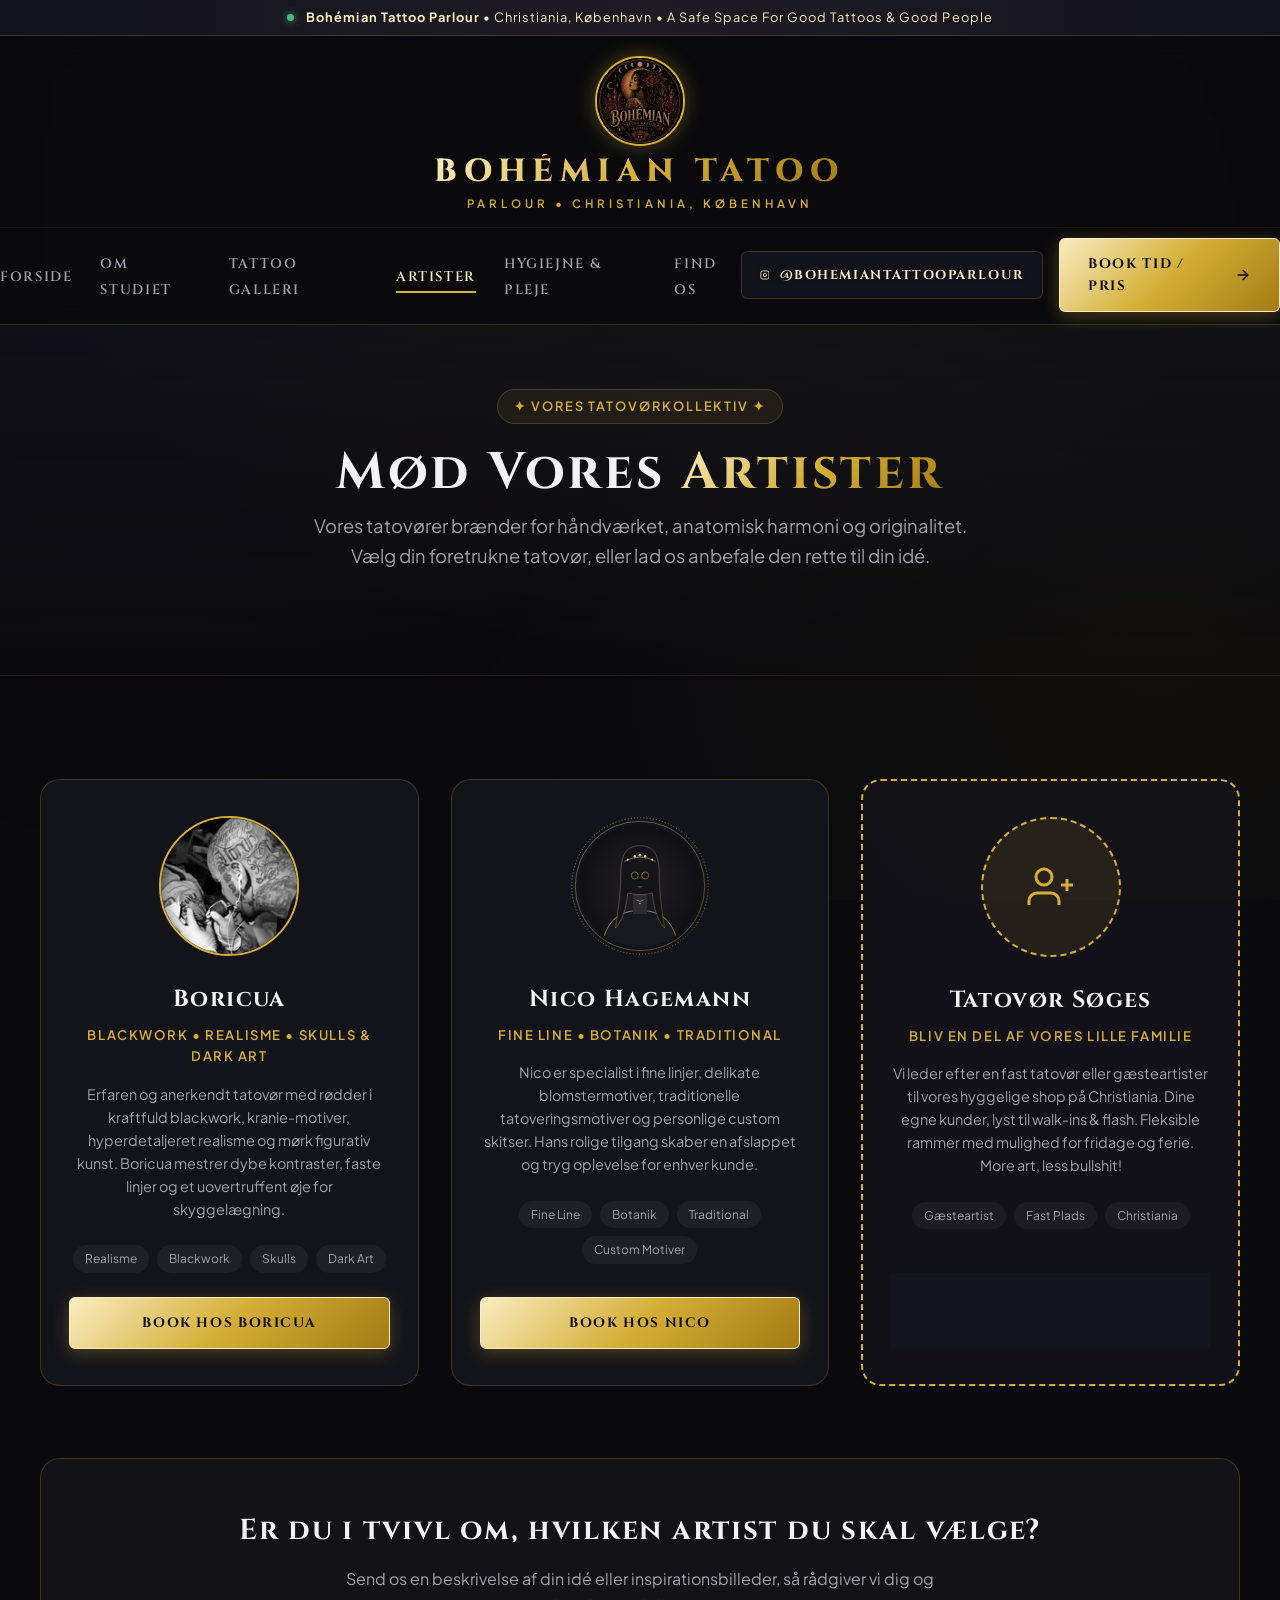
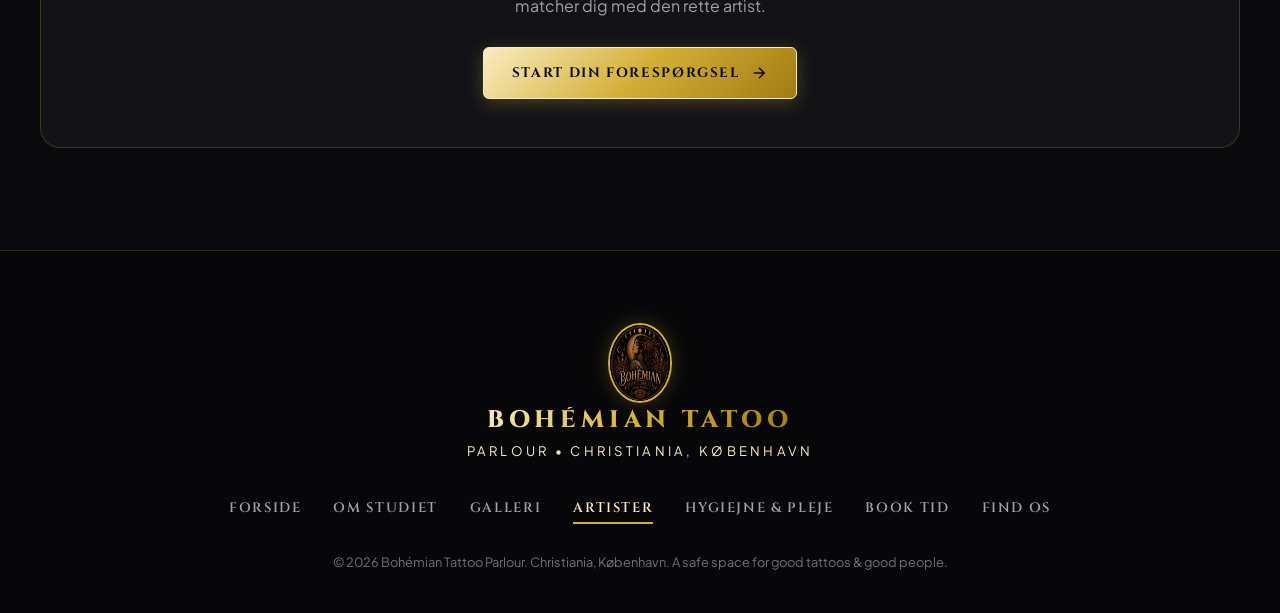
==== artister.html @ f2e408d5 "feat: complete multi-page architecture with separate pages, master branding, and mobile drawer" ====
<!DOCTYPE html>
<html lang="da">
<head>
  <meta charset="UTF-8">
  <meta name="viewport" content="width=device-width, initial-scale=1.0">
  <title>Tatovører &amp; Artister — Bohémian Tattoo Parlour | Christiania</title>
  <meta name="description" content="Mød artisterne hos Bohémian Tattoo Parlour på Christiania. Boricua, Nico Hagemann og gæstetatovører. Specialister i Blackwork, Fine Line og Realisme.">
  <link rel="icon" type="image/jpeg" href="assets/images/bohemian-master-logo.jpg">
  <link rel="stylesheet" href="assets/css/styles.css">
</head>
<body>

  <!-- Top Announcement Bar -->
  <div class="announcement-bar">
    <span class="badge-live" aria-hidden="true"></span>
    <span><strong>Bohémian Tattoo Parlour</strong> • Christiania, København • A Safe Space For Good Tattoos &amp; Good People</span>
  </div>

  <!-- Centered Top Header -->
  <header class="site-header">
    <div class="container header-inner">
      <a href="index.html" class="brand-centerpiece" aria-label="Bohémian Tattoo Parlour Forside">
        <div class="logo-wrapper">
          <img src="assets/images/bohemian-master-logo.jpg" alt="Bohémian Tattoo Parlour Christiania Logo" class="brand-master-emblem" width="90" height="90">
        </div>
        <h1 class="brand-title gold-gradient-text">BOHÉMIAN TATOO</h1>
        <span class="brand-tagline">PARLOUR • CHRISTIANIA, KØBENHAVN</span>
      </a>

      <div class="nav-row">
        <nav aria-label="Hovednavigation">
          <ul class="nav-links">
            <li><a href="index.html" class="nav-link">Forside</a></li>
            <li><a href="om-os.html" class="nav-link">Om Studiet</a></li>
            <li><a href="galleri.html" class="nav-link">Tattoo Galleri</a></li>
            <li><a href="artister.html" class="nav-link active">Artister</a></li>
            <li><a href="hygiejne.html" class="nav-link">Hygiejne &amp; Pleje</a></li>
            <li><a href="kontakt.html" class="nav-link">Find Os</a></li>
          </ul>
        </nav>

        <div class="header-actions">
          <a href="https://www.instagram.com/bohemiantattooparlour/" target="_blank" rel="noopener" class="btn btn-secondary" style="padding: 0.6rem 1.1rem; font-size: 0.8rem;">
            <svg class="btn-icon" viewBox="0 0 24 24" fill="none" stroke="currentColor" stroke-width="2"><rect x="2" y="2" width="20" height="20" rx="5" ry="5"/><path d="M16 11.37A4 4 0 1 1 12.63 8 4 4 0 0 1 16 11.37z"/><line x1="17.5" y1="6.5" x2="17.51" y2="6.5"/></svg>
            <span>@bohemiantattooparlour</span>
          </a>
          <a href="booking.html" class="btn btn-primary">
            <span>Book Tid / Pris</span>
            <svg class="btn-icon" viewBox="0 0 24 24" fill="none" stroke="currentColor" stroke-width="2"><path d="M5 12h14M12 5l7 7-7 7"/></svg>
          </a>
        </div>

        <button class="mobile-nav-toggle" aria-label="Åbn navigationsmenu" aria-expanded="false" aria-controls="mobile-menu">
          <span></span>
          <span></span>
          <span></span>
        </button>
      </div>
    </div>
  </header>

  <!-- Mobile Drawer Menu -->
  <div class="mobile-nav-backdrop"></div>
  <div class="mobile-nav-drawer" id="mobile-menu" aria-hidden="true">
    <div>
      <div class="brand-centerpiece" style="margin-bottom: 2rem;">
        <img src="assets/images/bohemian-master-logo.jpg" alt="Bohémian Tattoo Parlour Logo" class="brand-master-emblem" style="width: 72px; height: 72px; margin-bottom: 0.5rem;">
        <span class="brand-title gold-gradient-text" style="font-size: 1.3rem;">BOHÉMIAN TATOO</span>
        <span class="brand-tagline">CHRISTIANIA • KØBENHAVN</span>
      </div>
      <ul class="mobile-nav-links">
        <li><a href="index.html" class="nav-link">Forside</a></li>
        <li><a href="om-os.html" class="nav-link">Om Studiet</a></li>
        <li><a href="galleri.html" class="nav-link">Tattoo Galleri</a></li>
        <li><a href="artister.html" class="nav-link active">Artister &amp; Team</a></li>
        <li><a href="hygiejne.html" class="nav-link">Hygiejne &amp; Pleje</a></li>
        <li><a href="kontakt.html" class="nav-link">Find Os på Christiania</a></li>
      </ul>
    </div>
    <div>
      <a href="booking.html" class="btn btn-primary" style="width: 100%; margin-bottom: 0.75rem;">Book Konsultation</a>
      <a href="https://www.instagram.com/bohemiantattooparlour/" target="_blank" rel="noopener" class="btn btn-secondary" style="width: 100%; margin-bottom: 1rem;">Følg på Instagram</a>
      <p style="font-size: 0.8rem; color: var(--text-dim); text-align: center;">Christiania, København • More Art Less Bullshit</p>
    </div>
  </div>

  <main>
    <!-- Page Header Banner -->
    <section class="page-header">
      <div class="container">
        <div class="section-badge">
          <span>✦ Vores Tatovørkollektiv ✦</span>
        </div>
        <h1 class="section-title">Mød Vores <span class="gold-gradient-text">Artister</span></h1>
        <p class="section-subtitle">
          Vores tatovører brænder for håndværket, anatomisk harmoni og originalitet. Vælg din foretrukne tatovør, eller lad os anbefale den rette til din idé.
        </p>
      </div>
    </section>

    <!-- Artists Grid Section -->
    <section>
      <div class="container">
        <div class="artists-grid">
          <!-- Artist 1: Boricua -->
          <article class="artist-card">
            <div class="artist-avatar-wrapper">
              <img src="assets/images/instagram/ig_photo_2.jpg" alt="Tatovør Boricua hos Bohemian Tattoo Christiania" style="width: 100%; height: 100%; object-fit: cover; border-radius: 50%; border: 2px solid var(--gold-primary);">
            </div>
            <h3 class="artist-name">Boricua</h3>
            <span class="artist-specialty">Blackwork • Realisme • Skulls &amp; Dark Art</span>
            <p class="artist-bio">
              Erfaren og anerkendt tatovør med rødder i kraftfuld blackwork, kranie-motiver, hyperdetaljeret realisme og mørk figurativ kunst. Boricua mestrer dybe kontraster, faste linjer og et uovertruffent øje for skyggelægning.
            </p>
            <div class="artist-tags">
              <span class="artist-tag-pill">Realisme</span>
              <span class="artist-tag-pill">Blackwork</span>
              <span class="artist-tag-pill">Skulls</span>
              <span class="artist-tag-pill">Dark Art</span>
            </div>
            <a href="booking.html" class="btn btn-primary" style="width: 100%; margin-top: auto;">Book hos Boricua</a>
          </article>

          <!-- Artist 2: Nico Hagemann -->
          <article class="artist-card">
            <div class="artist-avatar-wrapper">
              <img src="assets/images/artist-freja.svg" alt="Nico Hagemann tatovør" style="width: 100%; height: 100%; object-fit: cover; border-radius: 50%;">
            </div>
            <h3 class="artist-name">Nico Hagemann</h3>
            <span class="artist-specialty">Fine Line • Botanik • Traditional</span>
            <p class="artist-bio">
              Nico er specialist i fine linjer, delikate blomstermotiver, traditionelle tatoveringsmotiver og personlige custom skitser. Hans rolige tilgang skaber en afslappet og tryg oplevelse for enhver kunde.
            </p>
            <div class="artist-tags">
              <span class="artist-tag-pill">Fine Line</span>
              <span class="artist-tag-pill">Botanik</span>
              <span class="artist-tag-pill">Traditional</span>
              <span class="artist-tag-pill">Custom Motiver</span>
            </div>
            <a href="booking.html" class="btn btn-primary" style="width: 100%; margin-top: auto;">Book hos Nico</a>
          </article>

          <!-- Artist 3: Tatovør Søges / Guest Spot -->
          <article class="artist-card" style="border: 2px dashed var(--gold-primary); background: rgba(22, 22, 30, 0.6);">
            <div class="artist-avatar-wrapper" style="display: flex; align-items: center; justify-content: center; background: rgba(212, 175, 55, 0.1); border: 2px dashed var(--gold-primary);">
              <svg viewBox="0 0 24 24" width="48" height="48" fill="none" stroke="var(--gold-primary)" stroke-width="1.5"><path d="M16 21v-2a4 4 0 0 0-4-4H5a4 4 0 0 0-4 4v2"/><circle cx="8.5" cy="7" r="4"/><line x1="20" y1="8" x2="20" y2="14"/><line x1="23" y1="11" x2="17" y2="11"/></svg>
            </div>
            <h3 class="artist-name">Tatovør Søges</h3>
            <span class="artist-specialty">Bliv en del af vores lille familie</span>
            <p class="artist-bio">
              Vi leder efter en fast tatovør eller gæsteartister til vores hyggelige shop på Christiania. Dine egne kunder, lyst til walk-ins &amp; flash. Fleksible rammer med mulighed for fridage og ferie. More art, less bullshit!
            </p>
            <div class="artist-tags">
              <span class="artist-tag-pill">Gæsteartist</span>
              <span class="artist-tag-pill">Fast Plads</span>
              <span class="artist-tag-pill">Christiania</span>
            </div>
            <a href="https://www.instagram.com/bohemiantattooparlour/" target="_blank" rel="noopener" class="btn btn-secondary" style="width: 100%; margin-top: auto;">Send os en DM på Instagram</a>
          </article>
        </div>

        <!-- Booking Banner Callout -->
        <div style="margin-top: 4.5rem; text-align: center; background: var(--bg-surface); border: 1px solid var(--gold-border); border-radius: var(--radius-lg); padding: 3rem 2rem;">
          <h3 style="font-size: 1.8rem; margin-bottom: 0.75rem;">Er du i tvivl om, hvilken artist du skal vælge?</h3>
          <p style="color: var(--text-muted); max-width: 620px; margin: 0 auto 1.75rem auto;">
            Send os en beskrivelse af din idé eller inspirationsbilleder, så rådgiver vi dig og matcher dig med den rette artist.
          </p>
          <a href="booking.html" class="btn btn-primary">
            <span>Start Din Forespørgsel</span>
            <svg class="btn-icon" viewBox="0 0 24 24" fill="none" stroke="currentColor" stroke-width="2"><path d="M5 12h14M12 5l7 7-7 7"/></svg>
          </a>
        </div>
      </div>
    </section>
  </main>

  <!-- Centered Footer -->
  <footer class="site-footer">
    <div class="container">
      <div class="footer-emblem">
        <img src="assets/images/bohemian-master-logo.jpg" alt="Bohémian Tattoo Parlour Logo" class="footer-master-emblem" width="80" height="80">
      </div>
      <h3 class="brand-title gold-gradient-text" style="font-size: 1.5rem; margin-bottom: 0.4rem;">BOHÉMIAN TATOO</h3>
      <p style="font-size: 0.82rem; color: var(--gold-light); letter-spacing: 0.25em; text-transform: uppercase;">
        PARLOUR • CHRISTIANIA, KØBENHAVN
      </p>

      <ul class="footer-nav">
        <li><a href="index.html" class="nav-link">Forside</a></li>
        <li><a href="om-os.html" class="nav-link">Om Studiet</a></li>
        <li><a href="galleri.html" class="nav-link">Galleri</a></li>
        <li><a href="artister.html" class="nav-link active">Artister</a></li>
        <li><a href="hygiejne.html" class="nav-link">Hygiejne &amp; Pleje</a></li>
        <li><a href="booking.html" class="nav-link">Book Tid</a></li>
        <li><a href="kontakt.html" class="nav-link">Find Os</a></li>
      </ul>

      <p class="footer-copy">
        &copy; 2026 Bohémian Tattoo Parlour. Christiania, København. A safe space for good tattoos &amp; good people.
      </p>
    </div>
  </footer>

  <script src="assets/js/main.js"></script>
</body>
</html>
---- assets/css/styles.css ----
/* ==========================================================================
   BOHEMIAN TATOO — CHRISTIANIA, KØBENHAVN
   Modern, High-Performance, Fully Responsive CSS Architecture
   ========================================================================== */

@import url('https://fonts.googleapis.com/css2?family=Cinzel:wght@400;600;700;800;900&family=Plus+Jakarta+Sans:ital,wght@0,300;0,400;0,500;0,600;0,700;1,400&display=swap');

:root {
  /* Colors */
  --bg-main: #0a0a0d;
  --bg-surface: #121217;
  --bg-card: rgba(22, 22, 30, 0.85);
  --bg-card-hover: rgba(30, 30, 42, 0.95);
  --bg-glass: rgba(18, 18, 24, 0.75);
  
  --gold-light: #faecc1;
  --gold-primary: #d4af37;
  --gold-dark: #a27b13;
  --gold-glow: rgba(212, 175, 55, 0.25);
  --gold-border: rgba(212, 175, 55, 0.22);
  
  --text-main: #f3f3f6;
  --text-muted: #a3a2aa;
  --text-dim: #71707a;
  
  --accent-red: #c84d4d;
  --accent-green: #48bb78;
  
  /* Typography */
  --font-heading: 'Cinzel', Georgia, serif;
  --font-body: 'Plus Jakarta Sans', -apple-system, BlinkMacSystemFont, sans-serif;
  
  /* Layout & Spacing */
  --max-width: 1280px;
  --container-padding: clamp(1rem, 4vw, 2.5rem);
  --section-spacing: clamp(4rem, 8vw, 7.5rem);
  --radius-sm: 6px;
  --radius-md: 12px;
  --radius-lg: 20px;
  --radius-full: 9999px;
  
  /* Transitions */
  --transition-fast: 0.2s cubic-bezier(0.4, 0, 0.2, 1);
  --transition-smooth: 0.35s cubic-bezier(0.16, 1, 0.3, 1);
}

/* --------------------------------------------------------------------------
   RESET & BASE STYLES
   -------------------------------------------------------------------------- */
*, *::before, *::after {
  box-sizing: border-box;
  margin: 0;
  padding: 0;
}

html {
  scroll-behavior: smooth;
  scroll-padding-top: 100px;
  -webkit-font-smoothing: antialiased;
  -moz-osx-font-smoothing: grayscale;
}

body {
  background-color: var(--bg-main);
  color: var(--text-main);
  font-family: var(--font-body);
  font-size: 1rem;
  line-height: 1.65;
  overflow-x: hidden;
  position: relative;
}

/* Subtle bohemian ambient background glow */
body::before {
  content: '';
  position: fixed;
  top: 0;
  left: 50%;
  transform: translateX(-50%);
  width: 100vw;
  height: 100vh;
  background: 
    radial-gradient(circle at 50% 0%, rgba(212, 175, 55, 0.07) 0%, transparent 60%),
    radial-gradient(circle at 10% 40%, rgba(138, 75, 175, 0.03) 0%, transparent 40%),
    radial-gradient(circle at 90% 70%, rgba(212, 175, 55, 0.04) 0%, transparent 50%);
  pointer-events: none;
  z-index: -1;
}

img, svg {
  display: block;
  max-width: 100%;
  height: auto;
}

a {
  color: inherit;
  text-decoration: none;
  transition: color var(--transition-fast);
}

button, input, select, textarea {
  font-family: inherit;
  font-size: inherit;
  color: inherit;
  border: none;
  background: none;
}

button {
  cursor: pointer;
}

/* --------------------------------------------------------------------------
   TYPOGRAPHY
   -------------------------------------------------------------------------- */
h1, h2, h3, h4, .brand-title {
  font-family: var(--font-heading);
  letter-spacing: 0.06em;
  font-weight: 700;
  color: var(--text-main);
}

.gold-gradient-text {
  background: linear-gradient(135deg, var(--gold-light) 0%, var(--gold-primary) 50%, var(--gold-dark) 100%);
  -webkit-background-clip: text;
  -webkit-text-fill-color: transparent;
  display: inline-block;
}

.section-badge {
  display: inline-flex;
  align-items: center;
  gap: 0.5rem;
  padding: 0.35rem 1rem;
  background: rgba(212, 175, 55, 0.08);
  border: 1px solid var(--gold-border);
  border-radius: var(--radius-full);
  font-size: 0.8rem;
  font-weight: 600;
  letter-spacing: 0.15em;
  text-transform: uppercase;
  color: var(--gold-primary);
  margin-bottom: 1.25rem;
}

.section-title {
  font-size: clamp(2rem, 4vw, 3.25rem);
  line-height: 1.15;
  margin-bottom: 1rem;
}

.section-subtitle {
  font-size: clamp(1rem, 1.8vw, 1.15rem);
  color: var(--text-muted);
  max-width: 680px;
  margin: 0 auto 3.5rem auto;
}

.text-center {
  text-align: center;
}

/* --------------------------------------------------------------------------
   CONTAINER & LAYOUT
   -------------------------------------------------------------------------- */
.container {
  width: 100%;
  max-width: var(--max-width);
  margin-left: auto;
  margin-right: auto;
  padding-left: var(--container-padding);
  padding-right: var(--container-padding);
}

section {
  padding-top: var(--section-spacing);
  padding-bottom: var(--section-spacing);
  position: relative;
}

/* --------------------------------------------------------------------------
   TOP ANNOUNCEMENT BAR
   -------------------------------------------------------------------------- */
.announcement-bar {
  background: linear-gradient(90deg, #14141c 0%, #1e1b24 50%, #14141c 100%);
  border-bottom: 1px solid rgba(212, 175, 55, 0.2);
  padding: 0.45rem 1rem;
  font-size: 0.8rem;
  letter-spacing: 0.08em;
  text-align: center;
  color: var(--gold-light);
  display: flex;
  align-items: center;
  justify-content: center;
  gap: 0.75rem;
}

.announcement-bar .badge-live {
  display: inline-block;
  width: 7px;
  height: 7px;
  background-color: var(--accent-green);
  border-radius: 50%;
  box-shadow: 0 0 8px var(--accent-green);
  animation: pulse-dot 2s infinite;
}

@keyframes pulse-dot {
  0% { transform: scale(0.95); box-shadow: 0 0 0 0 rgba(72, 187, 120, 0.7); }
  70% { transform: scale(1); box-shadow: 0 0 0 6px rgba(72, 187, 120, 0); }
  100% { transform: scale(0.95); box-shadow: 0 0 0 0 rgba(72, 187, 120, 0); }
}

/* --------------------------------------------------------------------------
   HEADER & CENTERED BRANDING IN TOP
   (Crucial requirement: Centered Logo & Shop Name in Top)
   -------------------------------------------------------------------------- */
.site-header {
  position: sticky;
  top: 0;
  z-index: 1000;
  background: rgba(10, 10, 13, 0.92);
  backdrop-filter: blur(16px);
  -webkit-backdrop-filter: blur(16px);
  border-bottom: 1px solid var(--gold-border);
  transition: all var(--transition-smooth);
}

.header-inner {
  display: flex;
  flex-direction: column;
  align-items: center;
  padding: 1rem 0 0.75rem 0;
}

/* Top centered emblem + brand name */
.brand-centerpiece {
  display: flex;
  flex-direction: column;
  align-items: center;
  text-align: center;
  text-decoration: none;
  group: pointer;
  padding: 0.25rem 0;
}

.logo-wrapper {
  position: relative;
  width: 90px;
  height: 90px;
  margin-bottom: 0.5rem;
  transition: transform var(--transition-smooth), filter var(--transition-smooth);
}

.brand-master-emblem {
  width: 100%;
  height: 100%;
  object-fit: cover;
  border-radius: 50%;
  border: 2px solid var(--gold-primary);
  box-shadow: 0 0 20px rgba(212, 175, 55, 0.35);
  background: #000;
  transition: all var(--transition-smooth);
}

.brand-centerpiece:hover .logo-wrapper {
  transform: scale(1.07) rotate(2deg);
  filter: drop-shadow(0 0 18px var(--gold-glow));
}

.brand-centerpiece:hover .brand-master-emblem {
  border-color: var(--gold-light);
  box-shadow: 0 0 28px rgba(212, 175, 55, 0.6);
}

.hero-emblem-wrapper {
  display: flex;
  justify-content: center;
  margin-bottom: 1.75rem;
}

.hero-master-emblem {
  width: clamp(140px, 18vw, 210px);
  height: clamp(140px, 18vw, 210px);
  border-radius: 50%;
  border: 3px solid var(--gold-primary);
  box-shadow: 0 12px 35px rgba(0,0,0,0.8), 0 0 35px var(--gold-glow);
  background: #000;
  transition: transform var(--transition-smooth), box-shadow var(--transition-smooth);
  animation: emblem-float 6s ease-in-out infinite;
}

.hero-master-emblem:hover {
  transform: scale(1.05);
  box-shadow: 0 16px 45px rgba(0,0,0,0.9), 0 0 45px rgba(212, 175, 55, 0.5);
}

@keyframes emblem-float {
  0%, 100% { transform: translateY(0); }
  50% { transform: translateY(-8px); }
}

.footer-master-emblem {
  width: 80px;
  height: 80px;
  border-radius: 50%;
  border: 2px solid var(--gold-primary);
  box-shadow: 0 0 20px var(--gold-glow);
  margin: 0 auto 1.25rem auto;
}

.brand-title {
  font-size: clamp(1.4rem, 2.5vw, 2rem);
  letter-spacing: 0.2em;
  text-transform: uppercase;
  font-weight: 800;
  line-height: 1.1;
}

.brand-tagline {
  font-size: 0.72rem;
  letter-spacing: 0.35em;
  text-transform: uppercase;
  color: var(--gold-primary);
  font-weight: 600;
  margin-top: 0.25rem;
}

/* Desktop Navigation row below or split around centered branding */
.nav-row {
  width: 100%;
  display: flex;
  justify-content: space-between;
  align-items: center;
  margin-top: 0.65rem;
  padding-top: 0.65rem;
  border-top: 1px solid rgba(255, 255, 255, 0.05);
}

.nav-links {
  display: flex;
  align-items: center;
  gap: 1.75rem;
  list-style: none;
}

.nav-link {
  font-family: var(--font-heading);
  font-size: 0.85rem;
  font-weight: 600;
  letter-spacing: 0.12em;
  text-transform: uppercase;
  color: var(--text-muted);
  position: relative;
  padding: 0.4rem 0;
  transition: color var(--transition-fast);
}

.nav-link::after {
  content: '';
  position: absolute;
  bottom: 0;
  left: 0;
  width: 0;
  height: 2px;
  background: var(--gold-primary);
  transition: width var(--transition-smooth);
}

.nav-link.active {
  color: var(--gold-light);
}

.nav-link.active::after {
  width: 100%;
}

/* Page Header for subpages */
.page-header {
  padding-top: clamp(2.5rem, 5vw, 4rem);
  padding-bottom: clamp(2rem, 4vw, 3rem);
  text-align: center;
  background: linear-gradient(180deg, rgba(20, 20, 28, 0.6) 0%, transparent 100%);
  border-bottom: 1px solid rgba(212, 175, 55, 0.1);
  position: relative;
}

.page-header .section-title {
  margin-bottom: 0.5rem;
}

.header-actions {
  display: flex;
  align-items: center;
  gap: 1rem;
}

/* Mobile Hamburger Toggle */
.mobile-nav-toggle {
  display: none;
  width: 44px;
  height: 44px;
  flex-direction: column;
  justify-content: center;
  align-items: center;
  gap: 5px;
  border-radius: var(--radius-sm);
  border: 1px solid var(--gold-border);
  background: rgba(22, 22, 30, 0.6);
  z-index: 1001;
}

.mobile-nav-toggle span {
  display: block;
  width: 22px;
  height: 2px;
  background-color: var(--gold-primary);
  transition: transform var(--transition-smooth), opacity var(--transition-smooth);
}

.mobile-nav-toggle[aria-expanded="true"] span:nth-child(1) {
  transform: translateY(7px) rotate(45deg);
}

.mobile-nav-toggle[aria-expanded="true"] span:nth-child(2) {
  opacity: 0;
}

.mobile-nav-toggle[aria-expanded="true"] span:nth-child(3) {
  transform: translateY(-7px) rotate(-45deg);
}

/* Mobile Drawer */
.mobile-nav-drawer {
  position: fixed;
  top: 0;
  right: -100%;
  width: 100%;
  max-width: 380px;
  height: 100vh;
  background: #0f0f14;
  border-left: 1px solid var(--gold-border);
  box-shadow: -10px 0 30px rgba(0,0,0,0.8);
  padding: 6rem 2rem 3rem 2rem;
  display: flex;
  flex-direction: column;
  justify-content: space-between;
  transition: right 0.4s cubic-bezier(0.16, 1, 0.3, 1);
  z-index: 999;
}

.mobile-nav-drawer.is-open {
  right: 0;
}

.mobile-nav-backdrop {
  position: fixed;
  top: 0;
  left: 0;
  width: 100vw;
  height: 100vh;
  background: rgba(0,0,0,0.7);
  backdrop-filter: blur(4px);
  opacity: 0;
  visibility: hidden;
  transition: opacity 0.3s ease, visibility 0.3s ease;
  z-index: 998;
}

.mobile-nav-backdrop.is-open {
  opacity: 1;
  visibility: visible;
}

.mobile-nav-links {
  list-style: none;
  display: flex;
  flex-direction: column;
  gap: 1.5rem;
}

.mobile-nav-links .nav-link {
  font-size: 1.15rem;
  letter-spacing: 0.15em;
  display: block;
}

/* --------------------------------------------------------------------------
   BUTTONS & CTAs
   -------------------------------------------------------------------------- */
.btn {
  display: inline-flex;
  align-items: center;
  justify-content: center;
  gap: 0.65rem;
  font-family: var(--font-heading);
  font-size: 0.85rem;
  font-weight: 700;
  letter-spacing: 0.12em;
  text-transform: uppercase;
  padding: 0.85rem 1.75rem;
  border-radius: var(--radius-sm);
  transition: all var(--transition-smooth);
  position: relative;
  overflow: hidden;
  min-height: 48px;
}

.btn-primary {
  background: linear-gradient(135deg, var(--gold-light) 0%, var(--gold-primary) 50%, var(--gold-dark) 100%);
  color: #0c0c0e;
  border: 1px solid var(--gold-light);
  box-shadow: 0 4px 18px rgba(212, 175, 55, 0.3);
}

.btn-primary:hover {
  transform: translateY(-2px);
  box-shadow: 0 8px 24px rgba(212, 175, 55, 0.45);
  color: #000;
}

.btn-secondary {
  background: rgba(22, 22, 30, 0.8);
  color: var(--gold-light);
  border: 1px solid var(--gold-border);
  backdrop-filter: blur(8px);
}

.btn-secondary:hover {
  background: rgba(35, 35, 48, 0.9);
  border-color: var(--gold-primary);
  transform: translateY(-2px);
  color: #fff;
}

.btn-icon {
  width: 18px;
  height: 18px;
}

/* --------------------------------------------------------------------------
   HERO SECTION
   -------------------------------------------------------------------------- */
.hero-section {
  min-height: 75vh;
  display: flex;
  align-items: center;
  justify-content: center;
  text-align: center;
  padding-top: clamp(3rem, 6vw, 5rem);
  padding-bottom: clamp(3rem, 6vw, 5rem);
  position: relative;
}

.hero-content {
  max-width: 960px;
  margin: 0 auto;
}

.hero-headline {
  font-size: clamp(2.2rem, 5.5vw, 4.4rem);
  line-height: 1.08;
  font-weight: 800;
  margin-bottom: 1.5rem;
  letter-spacing: 0.04em;
}

.hero-description {
  font-size: clamp(1.05rem, 2vw, 1.25rem);
  color: var(--text-muted);
  max-width: 720px;
  margin: 0 auto 2.5rem auto;
  line-height: 1.7;
}

.hero-cta-group {
  display: flex;
  flex-wrap: wrap;
  gap: 1.25rem;
  justify-content: center;
  margin-bottom: 3.5rem;
}

/* Trust Bar */
.trust-badges-grid {
  display: grid;
  grid-template-columns: repeat(auto-fit, minmax(210px, 1fr));
  gap: 1.5rem;
  margin-top: 2rem;
  border-top: 1px solid rgba(212, 175, 55, 0.15);
  padding-top: 2.5rem;
}

.trust-item {
  display: flex;
  align-items: center;
  gap: 0.85rem;
  text-align: left;
  padding: 0.75rem 1rem;
  background: rgba(22, 22, 30, 0.4);
  border: 1px solid rgba(255, 255, 255, 0.05);
  border-radius: var(--radius-md);
  transition: border-color var(--transition-fast);
}

.trust-item:hover {
  border-color: var(--gold-border);
}

.trust-icon {
  width: 32px;
  height: 32px;
  color: var(--gold-primary);
  flex-shrink: 0;
}

.trust-title {
  font-size: 0.88rem;
  font-weight: 700;
  color: var(--text-main);
  line-height: 1.2;
}

.trust-desc {
  font-size: 0.75rem;
  color: var(--text-dim);
}

/* --------------------------------------------------------------------------
   ABOUT SECTION (OM OS — CHRISTIANIA HISTORIEN)
   -------------------------------------------------------------------------- */
.about-grid {
  display: grid;
  grid-template-columns: 1fr 1fr;
  gap: clamp(2rem, 5vw, 4.5rem);
  align-items: center;
}

.about-text h3 {
  font-size: clamp(1.6rem, 3vw, 2.2rem);
  margin-bottom: 1.25rem;
  line-height: 1.2;
}

.about-text p {
  color: var(--text-muted);
  margin-bottom: 1.25rem;
}

.about-features {
  display: grid;
  grid-template-columns: 1fr 1fr;
  gap: 1.25rem;
  margin-top: 2rem;
}

.feature-box {
  padding: 1.25rem;
  background: var(--bg-surface);
  border: 1px solid var(--gold-border);
  border-radius: var(--radius-md);
}

.feature-box h4 {
  color: var(--gold-light);
  font-size: 1rem;
  margin-bottom: 0.35rem;
}

.feature-box p {
  font-size: 0.82rem;
  color: var(--text-dim);
  margin: 0;
}

.about-image-card {
  position: relative;
  border-radius: var(--radius-lg);
  overflow: hidden;
  border: 1px solid var(--gold-border);
  box-shadow: 0 16px 40px rgba(0,0,0,0.6);
}

.about-image-card img {
  width: 100%;
  height: 520px;
  object-fit: cover;
  transition: transform 0.6s ease;
}

.about-image-card:hover img {
  transform: scale(1.04);
}

.about-floating-badge {
  position: absolute;
  bottom: 1.5rem;
  left: 1.5rem;
  background: rgba(10, 10, 13, 0.9);
  backdrop-filter: blur(10px);
  border: 1px solid var(--gold-primary);
  padding: 1rem 1.5rem;
  border-radius: var(--radius-md);
}

.about-floating-badge .number {
  font-family: var(--font-heading);
  font-size: 1.75rem;
  font-weight: 800;
  color: var(--gold-primary);
  line-height: 1;
}

.about-floating-badge .label {
  font-size: 0.75rem;
  text-transform: uppercase;
  letter-spacing: 0.1em;
  color: var(--text-muted);
}

/* --------------------------------------------------------------------------
   GALLERY / PORTFOLIO SECTION
   -------------------------------------------------------------------------- */
.gallery-filters {
  display: flex;
  flex-wrap: wrap;
  justify-content: center;
  gap: 0.75rem;
  margin-bottom: 2.75rem;
}

.filter-btn {
  padding: 0.55rem 1.35rem;
  border-radius: var(--radius-full);
  border: 1px solid rgba(255, 255, 255, 0.1);
  background: rgba(22, 22, 30, 0.6);
  font-family: var(--font-heading);
  font-size: 0.8rem;
  font-weight: 600;
  letter-spacing: 0.08em;
  color: var(--text-muted);
  transition: all var(--transition-fast);
}

.filter-btn:hover, .filter-btn.active {
  background: var(--gold-primary);
  color: #0c0c0e;
  border-color: var(--gold-light);
  box-shadow: 0 4px 14px rgba(212, 175, 55, 0.3);
}

.gallery-grid {
  display: grid;
  grid-template-columns: repeat(auto-fill, minmax(320px, 1fr));
  gap: 1.75rem;
}

.gallery-card {
  position: relative;
  border-radius: var(--radius-md);
  overflow: hidden;
  background: var(--bg-surface);
  border: 1px solid rgba(212, 175, 55, 0.15);
  aspect-ratio: 3/4;
  cursor: pointer;
  transition: transform var(--transition-smooth), border-color var(--transition-smooth), box-shadow var(--transition-smooth);
}

.gallery-card:hover {
  transform: translateY(-6px);
  border-color: var(--gold-primary);
  box-shadow: 0 16px 36px rgba(0,0,0,0.7), 0 0 20px var(--gold-glow);
}

.gallery-card img {
  width: 100%;
  height: 100%;
  object-fit: cover;
  transition: transform 0.5s ease;
}

.gallery-card:hover img {
  transform: scale(1.06);
}

.gallery-card-overlay {
  position: absolute;
  inset: 0;
  background: linear-gradient(180deg, transparent 40%, rgba(10, 10, 13, 0.95) 100%);
  display: flex;
  flex-direction: column;
  justify-content: flex-end;
  padding: 1.75rem;
  opacity: 0.9;
  transition: opacity var(--transition-fast);
}

.gallery-card:hover .gallery-card-overlay {
  opacity: 1;
}

.gallery-tag {
  display: inline-block;
  font-size: 0.7rem;
  font-weight: 700;
  letter-spacing: 0.15em;
  text-transform: uppercase;
  color: var(--gold-primary);
  margin-bottom: 0.35rem;
}

.gallery-card-title {
  font-size: 1.25rem;
  color: var(--text-main);
  margin-bottom: 0.25rem;
}

.gallery-artist-credit {
  font-size: 0.8rem;
  color: var(--text-dim);
}

/* --------------------------------------------------------------------------
   ARTISTS SECTION
   -------------------------------------------------------------------------- */
.artists-grid {
  display: grid;
  grid-template-columns: repeat(auto-fit, minmax(300px, 1fr));
  gap: 2rem;
}

.artist-card {
  background: var(--bg-card);
  border: 1px solid var(--gold-border);
  border-radius: var(--radius-lg);
  padding: 2.25rem 1.75rem;
  text-align: center;
  transition: all var(--transition-smooth);
  display: flex;
  flex-direction: column;
  align-items: center;
}

.artist-card:hover {
  background: var(--bg-card-hover);
  border-color: var(--gold-primary);
  transform: translateY(-6px);
  box-shadow: 0 16px 36px rgba(0,0,0,0.5);
}

.artist-avatar-wrapper {
  width: 140px;
  height: 140px;
  border-radius: 50%;
  margin-bottom: 1.5rem;
  position: relative;
  transition: transform var(--transition-smooth);
}

.artist-card:hover .artist-avatar-wrapper {
  transform: scale(1.05);
}

.artist-name {
  font-size: 1.45rem;
  margin-bottom: 0.35rem;
}

.artist-specialty {
  font-size: 0.82rem;
  font-weight: 600;
  letter-spacing: 0.12em;
  text-transform: uppercase;
  color: var(--gold-primary);
  margin-bottom: 1rem;
}

.artist-bio {
  font-size: 0.9rem;
  color: var(--text-muted);
  margin-bottom: 1.5rem;
  line-height: 1.6;
}

.artist-tags {
  display: flex;
  flex-wrap: wrap;
  gap: 0.5rem;
  justify-content: center;
  margin-bottom: 1.5rem;
}

.artist-tag-pill {
  font-size: 0.75rem;
  padding: 0.25rem 0.75rem;
  border-radius: var(--radius-full);
  background: rgba(255, 255, 255, 0.05);
  color: var(--text-muted);
}

/* --------------------------------------------------------------------------
   HYGIENE & SAFETY SECTION
   -------------------------------------------------------------------------- */
.hygiene-grid {
  display: grid;
  grid-template-columns: repeat(auto-fit, minmax(260px, 1fr));
  gap: 1.75rem;
}

.hygiene-card {
  background: var(--bg-surface);
  border: 1px solid rgba(255, 255, 255, 0.08);
  border-radius: var(--radius-md);
  padding: 2rem;
  transition: border-color var(--transition-fast), transform var(--transition-fast);
}

.hygiene-card:hover {
  border-color: var(--gold-border);
  transform: translateY(-4px);
}

.hygiene-icon-wrap {
  width: 48px;
  height: 48px;
  border-radius: var(--radius-sm);
  background: rgba(212, 175, 55, 0.1);
  border: 1px solid var(--gold-border);
  display: flex;
  align-items: center;
  justify-content: center;
  color: var(--gold-primary);
  margin-bottom: 1.25rem;
}

.hygiene-card h4 {
  font-size: 1.15rem;
  margin-bottom: 0.65rem;
  color: var(--text-main);
}

.hygiene-card p {
  font-size: 0.88rem;
  color: var(--text-muted);
  line-height: 1.6;
}

/* --------------------------------------------------------------------------
   AFTERCARE ACCORDION SECTION
   -------------------------------------------------------------------------- */
.aftercare-container {
  max-width: 840px;
  margin: 0 auto;
}

.accordion-item {
  background: var(--bg-surface);
  border: 1px solid rgba(212, 175, 55, 0.15);
  border-radius: var(--radius-md);
  margin-bottom: 1rem;
  overflow: hidden;
  transition: border-color var(--transition-fast);
}

.accordion-item:hover, .accordion-item.is-active {
  border-color: var(--gold-primary);
}

.accordion-header {
  width: 100%;
  padding: 1.25rem 1.75rem;
  display: flex;
  justify-content: space-between;
  align-items: center;
  text-align: left;
  font-family: var(--font-heading);
  font-size: 1.05rem;
  font-weight: 700;
  color: var(--text-main);
}

.accordion-icon {
  width: 20px;
  height: 20px;
  color: var(--gold-primary);
  transition: transform var(--transition-smooth);
}

.accordion-item.is-active .accordion-icon {
  transform: rotate(180deg);
}

.accordion-content {
  max-height: 0;
  overflow: hidden;
  transition: max-height 0.4s ease, padding 0.4s ease;
  padding: 0 1.75rem;
  color: var(--text-muted);
  font-size: 0.95rem;
  line-height: 1.7;
}

.accordion-item.is-active .accordion-content {
  padding-bottom: 1.5rem;
}

/* --------------------------------------------------------------------------
   BOOKING & CONSULTATION SECTION
   -------------------------------------------------------------------------- */
.booking-wrap {
  display: grid;
  grid-template-columns: 1.1fr 0.9fr;
  gap: clamp(2rem, 5vw, 4rem);
  background: var(--bg-surface);
  border: 1px solid var(--gold-border);
  border-radius: var(--radius-lg);
  padding: clamp(1.75rem, 4vw, 3.5rem);
  box-shadow: 0 20px 50px rgba(0,0,0,0.6);
}

.booking-form {
  display: flex;
  flex-direction: column;
  gap: 1.25rem;
}

.form-group {
  display: flex;
  flex-direction: column;
  gap: 0.45rem;
}

.form-row {
  display: grid;
  grid-template-columns: 1fr 1fr;
  gap: 1.25rem;
}

label {
  font-size: 0.82rem;
  font-weight: 600;
  letter-spacing: 0.08em;
  text-transform: uppercase;
  color: var(--gold-light);
}

input, select, textarea {
  background: rgba(10, 10, 13, 0.8);
  border: 1px solid rgba(255, 255, 255, 0.12);
  border-radius: var(--radius-sm);
  padding: 0.85rem 1.15rem;
  color: var(--text-main);
  transition: border-color var(--transition-fast), box-shadow var(--transition-fast);
}

input:focus, select:focus, textarea:focus {
  outline: none;
  border-color: var(--gold-primary);
  box-shadow: 0 0 12px var(--gold-glow);
}

textarea {
  resize: vertical;
  min-height: 110px;
}

select option {
  background: #14141c;
  color: #fff;
}

.booking-info-sidebar {
  display: flex;
  flex-direction: column;
  justify-content: space-between;
  background: rgba(10, 10, 13, 0.6);
  border: 1px solid rgba(212, 175, 55, 0.15);
  border-radius: var(--radius-md);
  padding: 2rem;
}

.direct-channels {
  display: flex;
  flex-direction: column;
  gap: 1rem;
  margin-top: 1.5rem;
}

.channel-btn {
  display: flex;
  align-items: center;
  gap: 1rem;
  padding: 1rem 1.25rem;
  border-radius: var(--radius-sm);
  border: 1px solid rgba(255, 255, 255, 0.08);
  background: rgba(22, 22, 30, 0.7);
  transition: all var(--transition-fast);
}

.channel-btn:hover {
  border-color: var(--gold-primary);
  background: rgba(30, 30, 42, 0.9);
  transform: translateX(4px);
}

.channel-icon {
  width: 24px;
  height: 24px;
  color: var(--gold-primary);
}

/* --------------------------------------------------------------------------
   FIND OS & CHRISTIANIA LOCATION SECTION
   -------------------------------------------------------------------------- */
.location-grid {
  display: grid;
  grid-template-columns: 1fr 1.2fr;
  gap: 3rem;
  align-items: center;
}

.location-info h3 {
  font-size: 2rem;
  margin-bottom: 1.25rem;
}

.info-list {
  list-style: none;
  display: flex;
  flex-direction: column;
  gap: 1.25rem;
  margin: 1.75rem 0;
}

.info-item {
  display: flex;
  gap: 1rem;
  align-items: flex-start;
}

.info-item svg {
  width: 22px;
  height: 22px;
  color: var(--gold-primary);
  flex-shrink: 0;
  margin-top: 0.2rem;
}

.map-embed-wrapper {
  height: 420px;
  border-radius: var(--radius-lg);
  overflow: hidden;
  border: 1px solid var(--gold-border);
  box-shadow: 0 16px 40px rgba(0,0,0,0.6);
  position: relative;
  background: #14141c;
}

.map-embed-wrapper iframe {
  width: 100%;
  height: 100%;
  border: 0;
  filter: invert(90%) hue-rotate(180deg) brightness(95%) contrast(90%);
}

/* --------------------------------------------------------------------------
   FOOTER (Centered emblem & credits)
   -------------------------------------------------------------------------- */
.site-footer {
  background: #070709;
  border-top: 1px solid var(--gold-border);
  padding: 4.5rem 0 2.5rem 0;
  text-align: center;
}

.footer-emblem {
  width: 64px;
  height: 64px;
  margin: 0 auto 1.25rem auto;
}

.footer-nav {
  display: flex;
  flex-wrap: wrap;
  justify-content: center;
  gap: 2rem;
  list-style: none;
  margin: 2rem 0;
}

.footer-copy {
  font-size: 0.8rem;
  color: var(--text-dim);
}

/* --------------------------------------------------------------------------
   MODALS (Lightbox & Booking Confirmation)
   -------------------------------------------------------------------------- */
.modal-overlay {
  position: fixed;
  inset: 0;
  background: rgba(0, 0, 0, 0.88);
  backdrop-filter: blur(12px);
  -webkit-backdrop-filter: blur(12px);
  z-index: 2000;
  display: flex;
  align-items: center;
  justify-content: center;
  padding: 1.5rem;
  opacity: 0;
  visibility: hidden;
  transition: opacity 0.3s ease, visibility 0.3s ease;
}

.modal-overlay.is-visible {
  opacity: 1;
  visibility: visible;
}

.modal-card {
  background: var(--bg-surface);
  border: 1px solid var(--gold-primary);
  border-radius: var(--radius-lg);
  max-width: 720px;
  width: 100%;
  max-height: 90vh;
  overflow-y: auto;
  position: relative;
  padding: 2.5rem;
  box-shadow: 0 25px 60px rgba(0,0,0,0.9), 0 0 30px var(--gold-glow);
  transform: scale(0.95);
  transition: transform 0.3s cubic-bezier(0.16, 1, 0.3, 1);
}

.modal-overlay.is-visible .modal-card {
  transform: scale(1);
}

.modal-close-btn {
  position: absolute;
  top: 1.25rem;
  right: 1.25rem;
  width: 40px;
  height: 40px;
  border-radius: 50%;
  border: 1px solid rgba(255,255,255,0.15);
  background: rgba(0,0,0,0.5);
  display: flex;
  align-items: center;
  justify-content: center;
  color: var(--text-muted);
  transition: all var(--transition-fast);
}

.modal-close-btn:hover {
  color: var(--gold-light);
  border-color: var(--gold-primary);
  transform: rotate(90deg);
}

.lightbox-content {
  display: flex;
  flex-direction: column;
  gap: 1.5rem;
}

.lightbox-image-wrap {
  width: 100%;
  max-height: 520px;
  border-radius: var(--radius-md);
  overflow: hidden;
  border: 1px solid rgba(212, 175, 55, 0.2);
}

.lightbox-image-wrap img {
  width: 100%;
  height: 100%;
  object-fit: contain;
  background: #08080a;
}

/* --------------------------------------------------------------------------
   RESPONSIVE MEDIA QUERIES (TABLET & MOBILE)
   -------------------------------------------------------------------------- */
@media (max-width: 1024px) {
  .about-grid, .location-grid, .booking-wrap {
    grid-template-columns: 1fr;
    gap: 2.5rem;
  }

  .nav-links, .header-actions {
    display: none;
  }

  .mobile-nav-toggle {
    display: flex;
  }

  .nav-row {
    justify-content: center;
    border-top: none;
    margin-top: 0.25rem;
    padding-top: 0;
  }
}

@media (max-width: 600px) {
  .announcement-bar {
    font-size: 0.72rem;
    padding: 0.35rem 0.75rem;
    white-space: nowrap;
    overflow: hidden;
    text-overflow: ellipsis;
  }
}

@media (max-width: 768px) {
  .form-row, .about-features {
    grid-template-columns: 1fr;
  }

  .section-title {
    font-size: 2rem;
  }

  .hero-headline {
    font-size: 2.25rem;
  }

  .btn {
    width: 100%;
  }

  .hero-cta-group {
    flex-direction: column;
  }

  .gallery-grid {
    grid-template-columns: 1fr;
  }
}
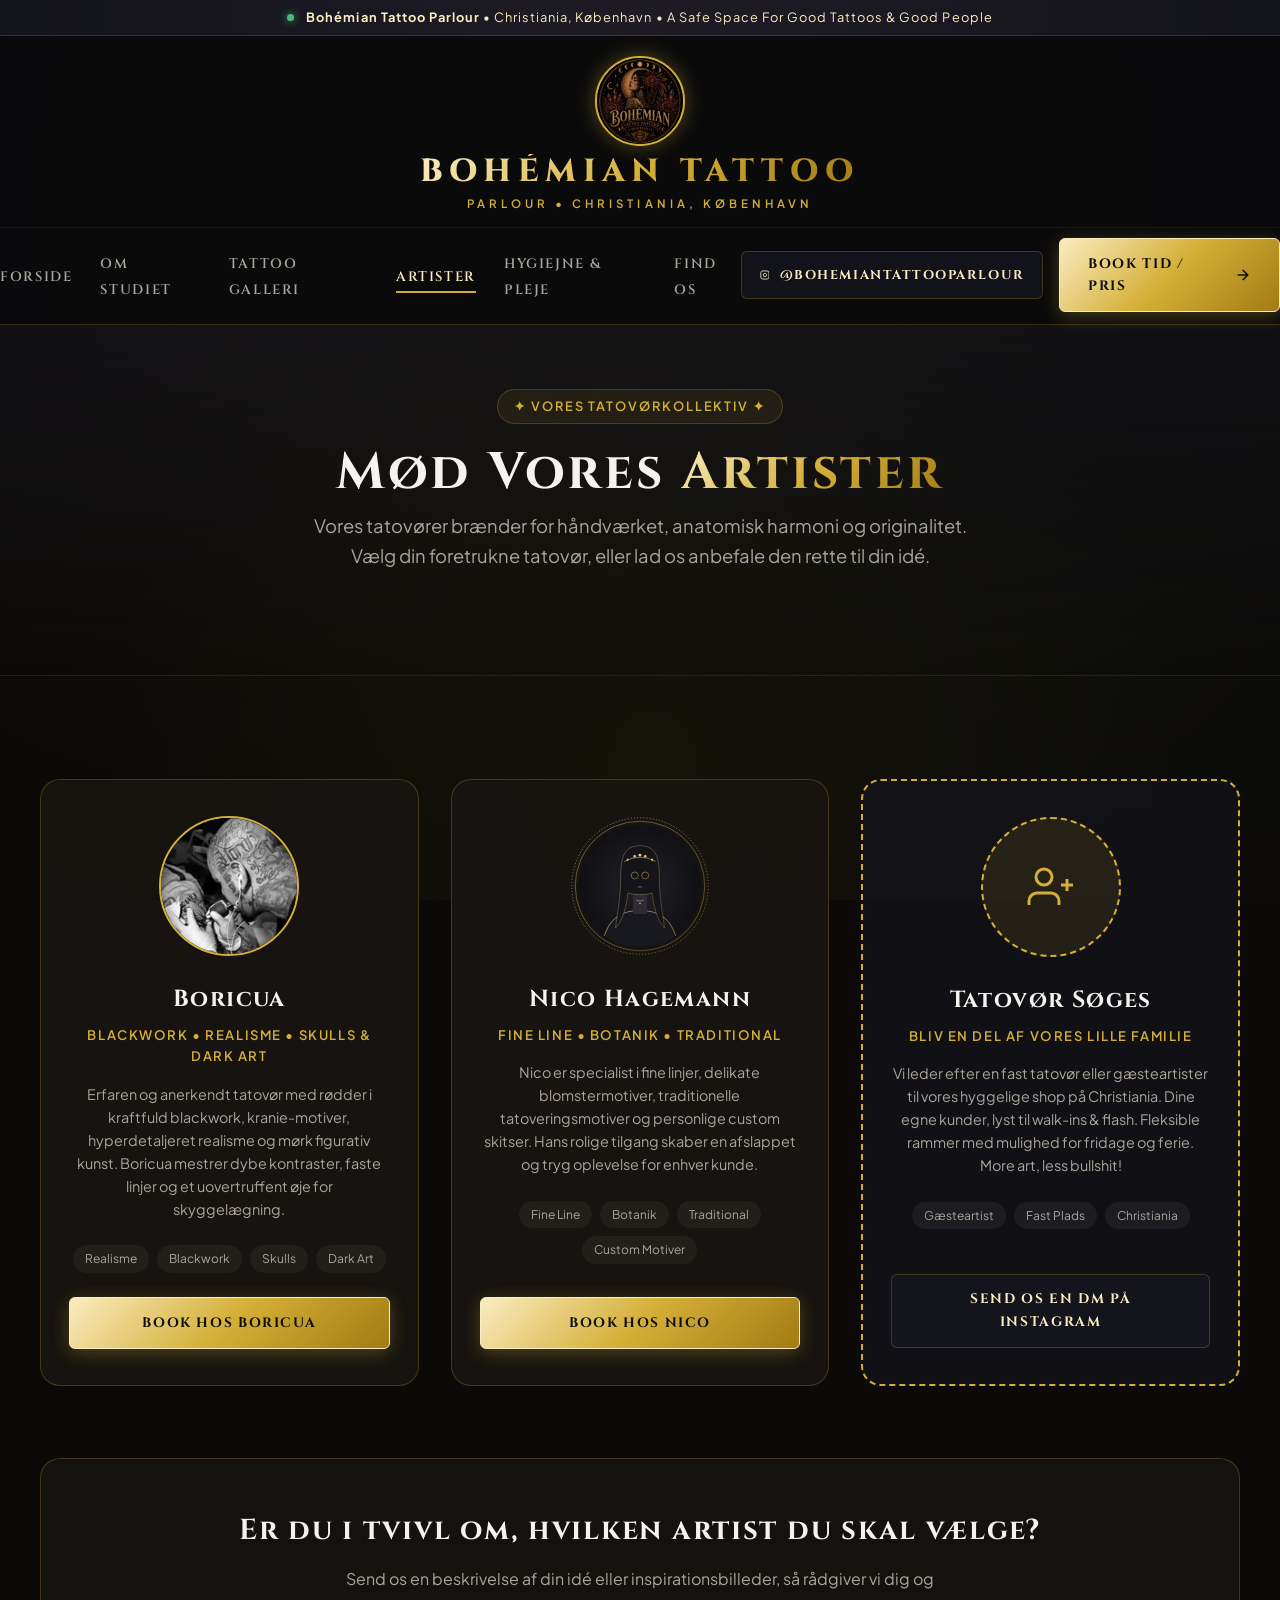
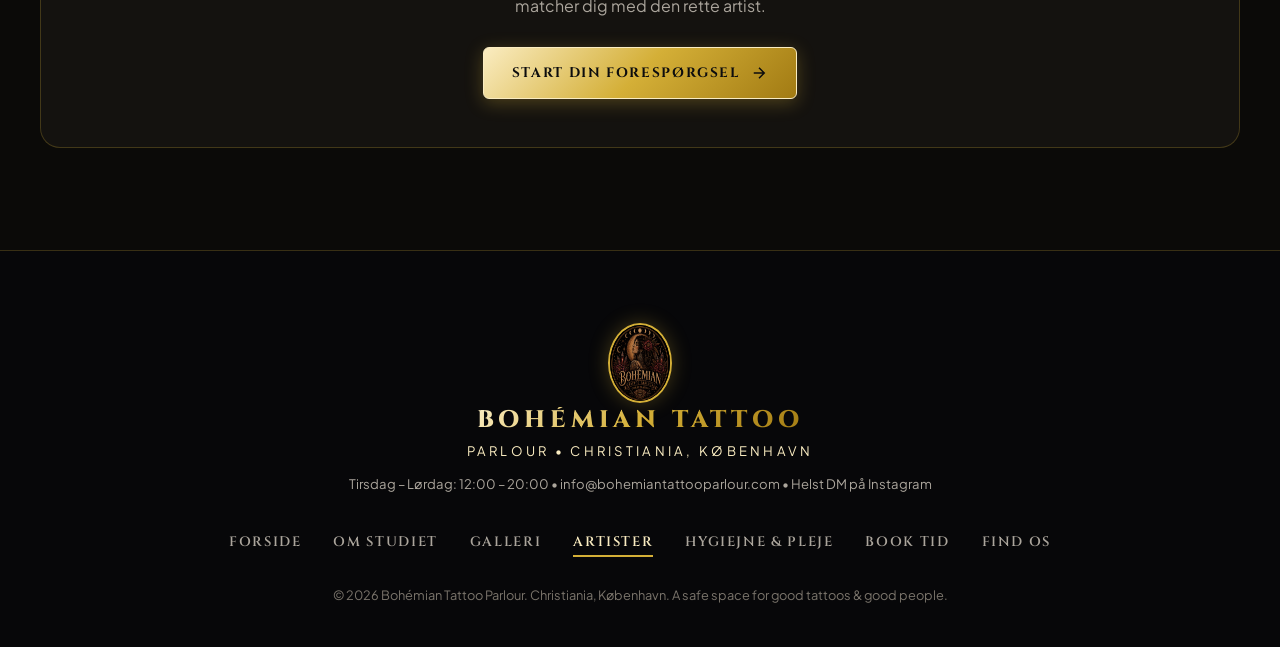
==== commit 841e50e2: "feat: update brand name, hours, contact channels, earth tones, and Schema.org SEO" ====
--- a/artister.html
+++ b/artister.html
@@ -7,6 +7,48 @@
   <meta name="description" content="Mød artisterne hos Bohémian Tattoo Parlour på Christiania. Boricua, Nico Hagemann og gæstetatovører. Specialister i Blackwork, Fine Line og Realisme.">
   <link rel="icon" type="image/jpeg" href="assets/images/bohemian-master-logo.jpg">
   <link rel="stylesheet" href="assets/css/styles.css">
+
+  <!-- Schema.org Structured Data for Google Search & Google Maps -->
+  <script type="application/ld+json">
+  {
+    "@context": "https://schema.org",
+    "@type": "TattooParlor",
+    "name": "Bohemian Tattoo Parlour",
+    "alternateName": ["Bohémian Tattoo Parlour Christiania", "Bohemian Tattoo Copenhagen"],
+    "image": "https://razirazidk-glitch.github.io/bohemian-tatoo/assets/images/bohemian-master-logo.jpg",
+    "logo": "https://razirazidk-glitch.github.io/bohemian-tatoo/assets/images/bohemian-master-logo.jpg",
+    "url": "https://razirazidk-glitch.github.io/bohemian-tatoo/artister.html",
+    "email": "info@bohemiantattooparlour.com",
+    "priceRange": "$$",
+    "currenciesAccepted": "DKK",
+    "paymentAccepted": "Cash, MobilePay, Credit Card",
+    "address": {
+      "@type": "PostalAddress",
+      "streetAddress": "Fristaden Christiania",
+      "addressLocality": "København K",
+      "postalCode": "1440",
+      "addressCountry": "DK"
+    },
+    "geo": {
+      "@type": "GeoCoordinates",
+      "latitude": 55.673899,
+      "longitude": 12.598232
+    },
+    "openingHoursSpecification": [
+      {
+        "@type": "OpeningHoursSpecification",
+        "dayOfWeek": ["Tuesday", "Wednesday", "Thursday", "Friday", "Saturday"],
+        "opens": "12:00",
+        "closes": "20:00"
+      }
+    ],
+    "sameAs": [
+      "https://www.instagram.com/bohemiantattooparlour/",
+      "https://www.facebook.com/bohemiantattooparlour"
+    ],
+    "description": "Mød tatovørerne og holdet hos Bohémian Tattoo Parlour på Christiania. Boricua, Nico Hagemann og gæsteartister."
+  }
+  </script>
 </head>
 <body>
 
@@ -23,7 +65,7 @@
         <div class="logo-wrapper">
           <img src="assets/images/bohemian-master-logo.jpg" alt="Bohémian Tattoo Parlour Christiania Logo" class="brand-master-emblem" width="90" height="90">
         </div>
-        <h1 class="brand-title gold-gradient-text">BOHÉMIAN TATOO</h1>
+        <h1 class="brand-title gold-gradient-text">BOHÉMIAN TATTOO</h1>
         <span class="brand-tagline">PARLOUR • CHRISTIANIA, KØBENHAVN</span>
       </a>
 
@@ -65,7 +107,7 @@
     <div>
       <div class="brand-centerpiece" style="margin-bottom: 2rem;">
         <img src="assets/images/bohemian-master-logo.jpg" alt="Bohémian Tattoo Parlour Logo" class="brand-master-emblem" style="width: 72px; height: 72px; margin-bottom: 0.5rem;">
-        <span class="brand-title gold-gradient-text" style="font-size: 1.3rem;">BOHÉMIAN TATOO</span>
+        <span class="brand-title gold-gradient-text" style="font-size: 1.3rem;">BOHÉMIAN TATTOO</span>
         <span class="brand-tagline">CHRISTIANIA • KØBENHAVN</span>
       </div>
       <ul class="mobile-nav-links">
@@ -180,9 +222,12 @@
       <div class="footer-emblem">
         <img src="assets/images/bohemian-master-logo.jpg" alt="Bohémian Tattoo Parlour Logo" class="footer-master-emblem" width="80" height="80">
       </div>
-      <h3 class="brand-title gold-gradient-text" style="font-size: 1.5rem; margin-bottom: 0.4rem;">BOHÉMIAN TATOO</h3>
-      <p style="font-size: 0.82rem; color: var(--gold-light); letter-spacing: 0.25em; text-transform: uppercase;">
+      <h3 class="brand-title gold-gradient-text" style="font-size: 1.5rem; margin-bottom: 0.4rem;">BOHÉMIAN TATTOO</h3>
+      <p style="font-size: 0.82rem; color: var(--gold-light); letter-spacing: 0.25em; text-transform: uppercase; margin-bottom: 0.75rem;">
         PARLOUR • CHRISTIANIA, KØBENHAVN
+      </p>
+      <p style="font-size: 0.82rem; color: var(--text-muted); margin-bottom: 1.5rem;">
+        Tirsdag – Lørdag: 12:00 – 20:00 • info@bohemiantattooparlour.com • Helst DM på Instagram
       </p>
 
       <ul class="footer-nav">
--- a/assets/css/styles.css
+++ b/assets/css/styles.css
@@ -6,22 +6,29 @@
 @import url('https://fonts.googleapis.com/css2?family=Cinzel:wght@400;600;700;800;900&family=Plus+Jakarta+Sans:ital,wght@0,300;0,400;0,500;0,600;0,700;1,400&display=swap');
 
 :root {
-  /* Colors */
-  --bg-main: #0a0a0d;
-  --bg-surface: #121217;
-  --bg-card: rgba(22, 22, 30, 0.85);
-  --bg-card-hover: rgba(30, 30, 42, 0.95);
-  --bg-glass: rgba(18, 18, 24, 0.75);
+  /* Colors — Warm Bohemian Earth, Obsidian & Antique Gold */
+  --bg-main: #0b0a08;
+  --bg-surface: #14120f;
+  --bg-card: rgba(24, 21, 18, 0.88);
+  --bg-card-hover: rgba(34, 29, 24, 0.96);
+  --bg-glass: rgba(20, 17, 14, 0.78);
   
   --gold-light: #faecc1;
   --gold-primary: #d4af37;
   --gold-dark: #a27b13;
-  --gold-glow: rgba(212, 175, 55, 0.25);
-  --gold-border: rgba(212, 175, 55, 0.22);
+  --gold-glow: rgba(212, 175, 55, 0.28);
+  --gold-border: rgba(212, 175, 55, 0.24);
   
-  --text-main: #f3f3f6;
-  --text-muted: #a3a2aa;
-  --text-dim: #71707a;
+  /* Earth Tones & Mystical Accents */
+  --earth-warm: #8c5e3c;
+  --earth-sand: #d4b483;
+  --earth-deep: #432b1b;
+  --mystic-sage: #384d3e;
+  --mystic-smoke: #252220;
+  
+  --text-main: #f5f3ef;
+  --text-muted: #aba59c;
+  --text-dim: #7a746b;
   
   --accent-red: #c84d4d;
   --accent-green: #48bb78;
@@ -70,7 +77,7 @@
   position: relative;
 }
 
-/* Subtle bohemian ambient background glow */
+/* Subtle bohemian, earthy & celestial ambient background glow */
 body::before {
   content: '';
   position: fixed;
@@ -80,9 +87,10 @@
   width: 100vw;
   height: 100vh;
   background: 
-    radial-gradient(circle at 50% 0%, rgba(212, 175, 55, 0.07) 0%, transparent 60%),
-    radial-gradient(circle at 10% 40%, rgba(138, 75, 175, 0.03) 0%, transparent 40%),
-    radial-gradient(circle at 90% 70%, rgba(212, 175, 55, 0.04) 0%, transparent 50%);
+    radial-gradient(circle at 50% 0%, rgba(212, 175, 55, 0.08) 0%, transparent 60%),
+    radial-gradient(circle at 15% 40%, rgba(140, 94, 60, 0.05) 0%, transparent 45%),
+    radial-gradient(circle at 85% 65%, rgba(56, 77, 62, 0.05) 0%, transparent 45%),
+    radial-gradient(circle at 50% 85%, rgba(212, 175, 55, 0.05) 0%, transparent 55%);
   pointer-events: none;
   z-index: -1;
 }
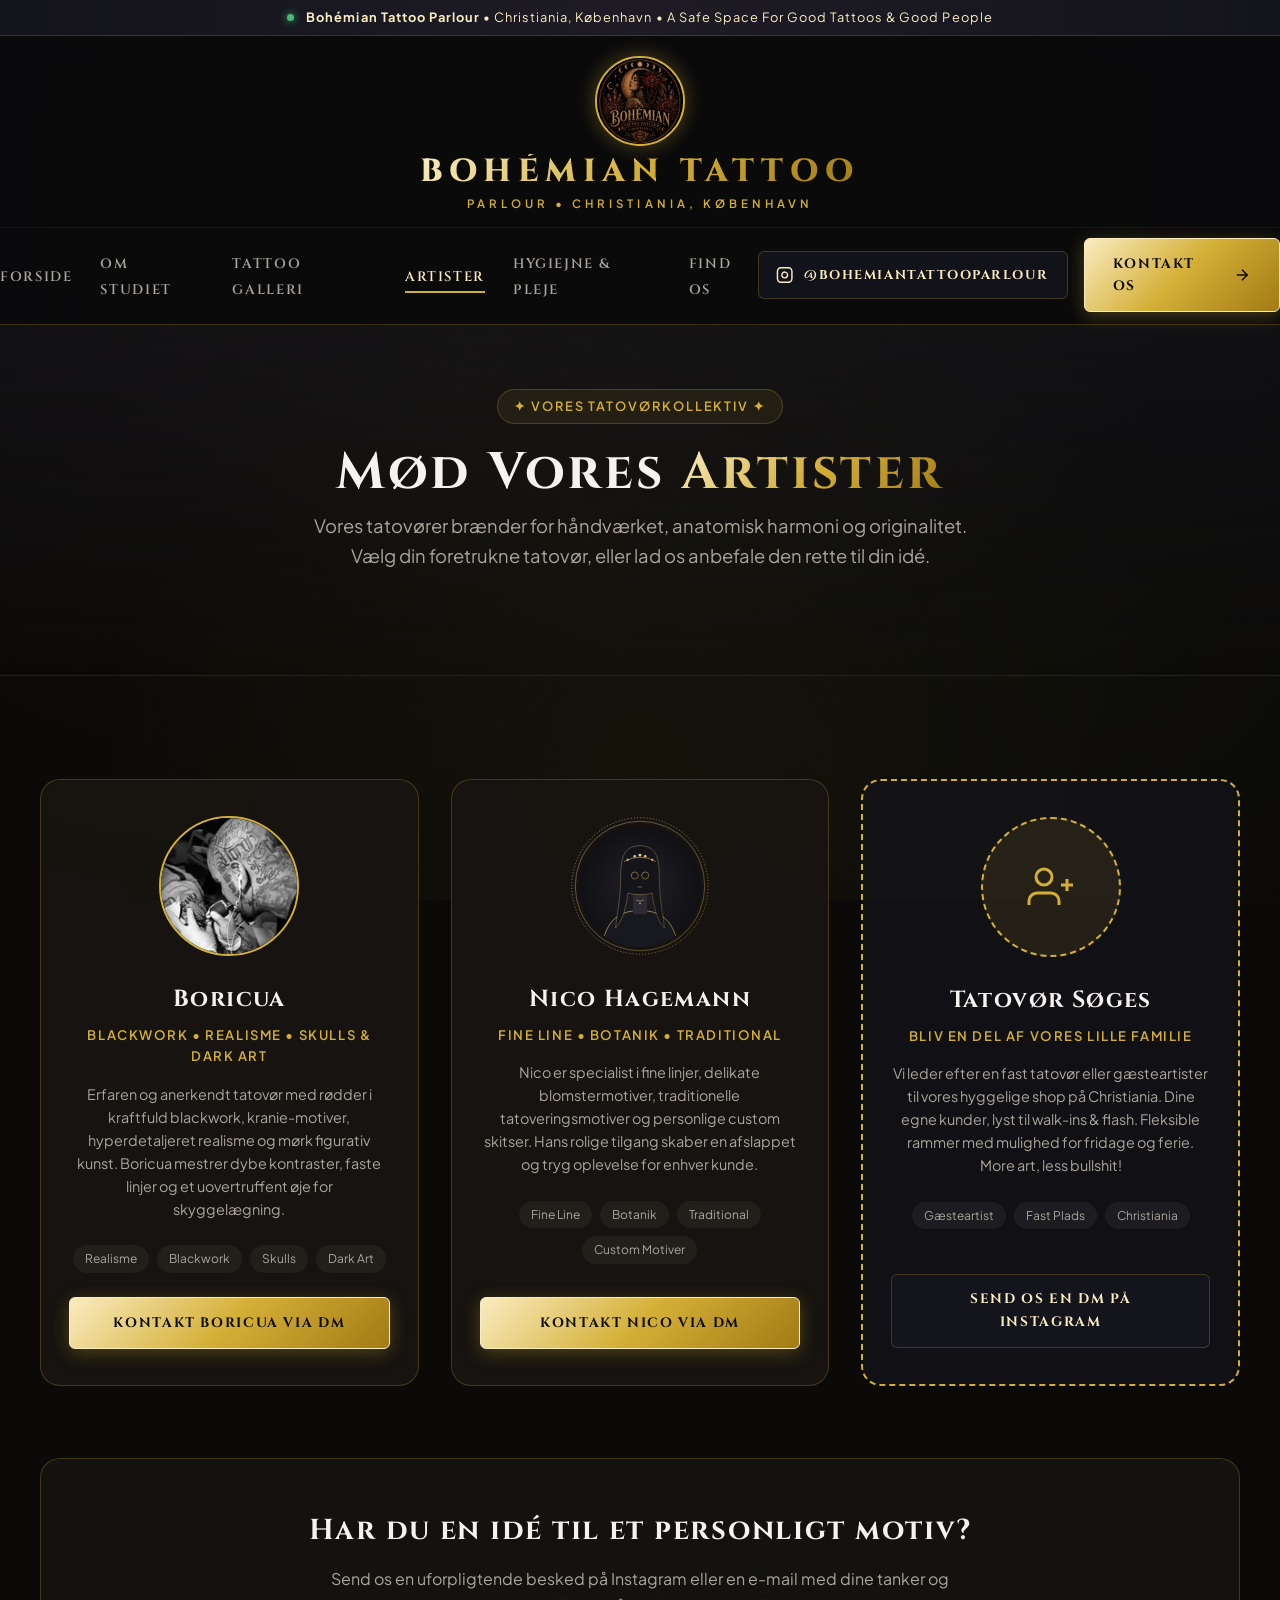
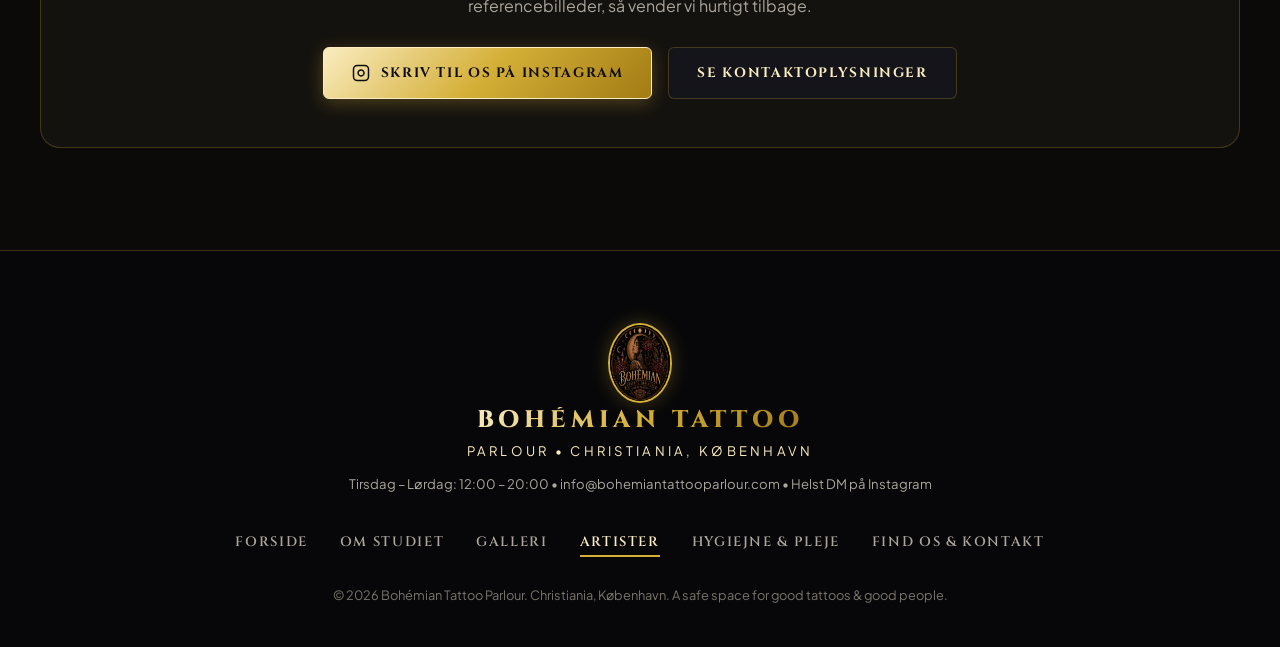
==== commit fef3482d: "feat: remove online booking functionality and establish contact-only architecture" ====
--- a/artister.html
+++ b/artister.html
@@ -86,8 +86,8 @@
             <svg class="btn-icon" viewBox="0 0 24 24" fill="none" stroke="currentColor" stroke-width="2"><rect x="2" y="2" width="20" height="20" rx="5" ry="5"/><path d="M16 11.37A4 4 0 1 1 12.63 8 4 4 0 0 1 16 11.37z"/><line x1="17.5" y1="6.5" x2="17.51" y2="6.5"/></svg>
             <span>@bohemiantattooparlour</span>
           </a>
-          <a href="booking.html" class="btn btn-primary">
-            <span>Book Tid / Pris</span>
+          <a href="kontakt.html" class="btn btn-primary">
+            <span>Kontakt Os</span>
             <svg class="btn-icon" viewBox="0 0 24 24" fill="none" stroke="currentColor" stroke-width="2"><path d="M5 12h14M12 5l7 7-7 7"/></svg>
           </a>
         </div>
@@ -120,8 +120,8 @@
       </ul>
     </div>
     <div>
-      <a href="booking.html" class="btn btn-primary" style="width: 100%; margin-bottom: 0.75rem;">Book Konsultation</a>
-      <a href="https://www.instagram.com/bohemiantattooparlour/" target="_blank" rel="noopener" class="btn btn-secondary" style="width: 100%; margin-bottom: 1rem;">Følg på Instagram</a>
+      <a href="kontakt.html" class="btn btn-primary" style="width: 100%; margin-bottom: 0.75rem;">Kontakt Studiet</a>
+      <a href="https://www.instagram.com/bohemiantattooparlour/" target="_blank" rel="noopener" class="btn btn-secondary" style="width: 100%; margin-bottom: 1rem;">DM på Instagram</a>
       <p style="font-size: 0.8rem; color: var(--text-dim); text-align: center;">Christiania, København • More Art Less Bullshit</p>
     </div>
   </div>
@@ -160,7 +160,7 @@
               <span class="artist-tag-pill">Skulls</span>
               <span class="artist-tag-pill">Dark Art</span>
             </div>
-            <a href="booking.html" class="btn btn-primary" style="width: 100%; margin-top: auto;">Book hos Boricua</a>
+            <a href="https://www.instagram.com/bohemiantattooparlour/" target="_blank" rel="noopener" class="btn btn-primary" style="width: 100%; margin-top: auto;">Kontakt Boricua via DM</a>
           </article>
 
           <!-- Artist 2: Nico Hagemann -->
@@ -179,7 +179,7 @@
               <span class="artist-tag-pill">Traditional</span>
               <span class="artist-tag-pill">Custom Motiver</span>
             </div>
-            <a href="booking.html" class="btn btn-primary" style="width: 100%; margin-top: auto;">Book hos Nico</a>
+            <a href="https://www.instagram.com/bohemiantattooparlour/" target="_blank" rel="noopener" class="btn btn-primary" style="width: 100%; margin-top: auto;">Kontakt Nico via DM</a>
           </article>
 
           <!-- Artist 3: Tatovør Søges / Guest Spot -->
@@ -201,16 +201,21 @@
           </article>
         </div>
 
-        <!-- Booking Banner Callout -->
+        <!-- Contact Banner Callout -->
         <div style="margin-top: 4.5rem; text-align: center; background: var(--bg-surface); border: 1px solid var(--gold-border); border-radius: var(--radius-lg); padding: 3rem 2rem;">
-          <h3 style="font-size: 1.8rem; margin-bottom: 0.75rem;">Er du i tvivl om, hvilken artist du skal vælge?</h3>
+          <h3 style="font-size: 1.8rem; margin-bottom: 0.75rem;">Har du en idé til et personligt motiv?</h3>
           <p style="color: var(--text-muted); max-width: 620px; margin: 0 auto 1.75rem auto;">
-            Send os en beskrivelse af din idé eller inspirationsbilleder, så rådgiver vi dig og matcher dig med den rette artist.
+            Send os en uforpligtende besked på Instagram eller en e-mail med dine tanker og referencebilleder, så vender vi hurtigt tilbage.
           </p>
-          <a href="booking.html" class="btn btn-primary">
-            <span>Start Din Forespørgsel</span>
-            <svg class="btn-icon" viewBox="0 0 24 24" fill="none" stroke="currentColor" stroke-width="2"><path d="M5 12h14M12 5l7 7-7 7"/></svg>
-          </a>
+          <div style="display: flex; gap: 1rem; justify-content: center; flex-wrap: wrap;">
+            <a href="https://www.instagram.com/bohemiantattooparlour/" target="_blank" rel="noopener" class="btn btn-primary">
+              <svg class="btn-icon" viewBox="0 0 24 24" fill="none" stroke="currentColor" stroke-width="2"><rect x="2" y="2" width="20" height="20" rx="5" ry="5"/><path d="M16 11.37A4 4 0 1 1 12.63 8 4 4 0 0 1 16 11.37z"/><line x1="17.5" y1="6.5" x2="17.51" y2="6.5"/></svg>
+              <span>Skriv til os på Instagram</span>
+            </a>
+            <a href="kontakt.html" class="btn btn-secondary">
+              <span>Se Kontaktoplysninger</span>
+            </a>
+          </div>
         </div>
       </div>
     </section>
@@ -236,8 +241,7 @@
         <li><a href="galleri.html" class="nav-link">Galleri</a></li>
         <li><a href="artister.html" class="nav-link active">Artister</a></li>
         <li><a href="hygiejne.html" class="nav-link">Hygiejne &amp; Pleje</a></li>
-        <li><a href="booking.html" class="nav-link">Book Tid</a></li>
-        <li><a href="kontakt.html" class="nav-link">Find Os</a></li>
+        <li><a href="kontakt.html" class="nav-link">Find Os &amp; Kontakt</a></li>
       </ul>
 
       <p class="footer-copy">
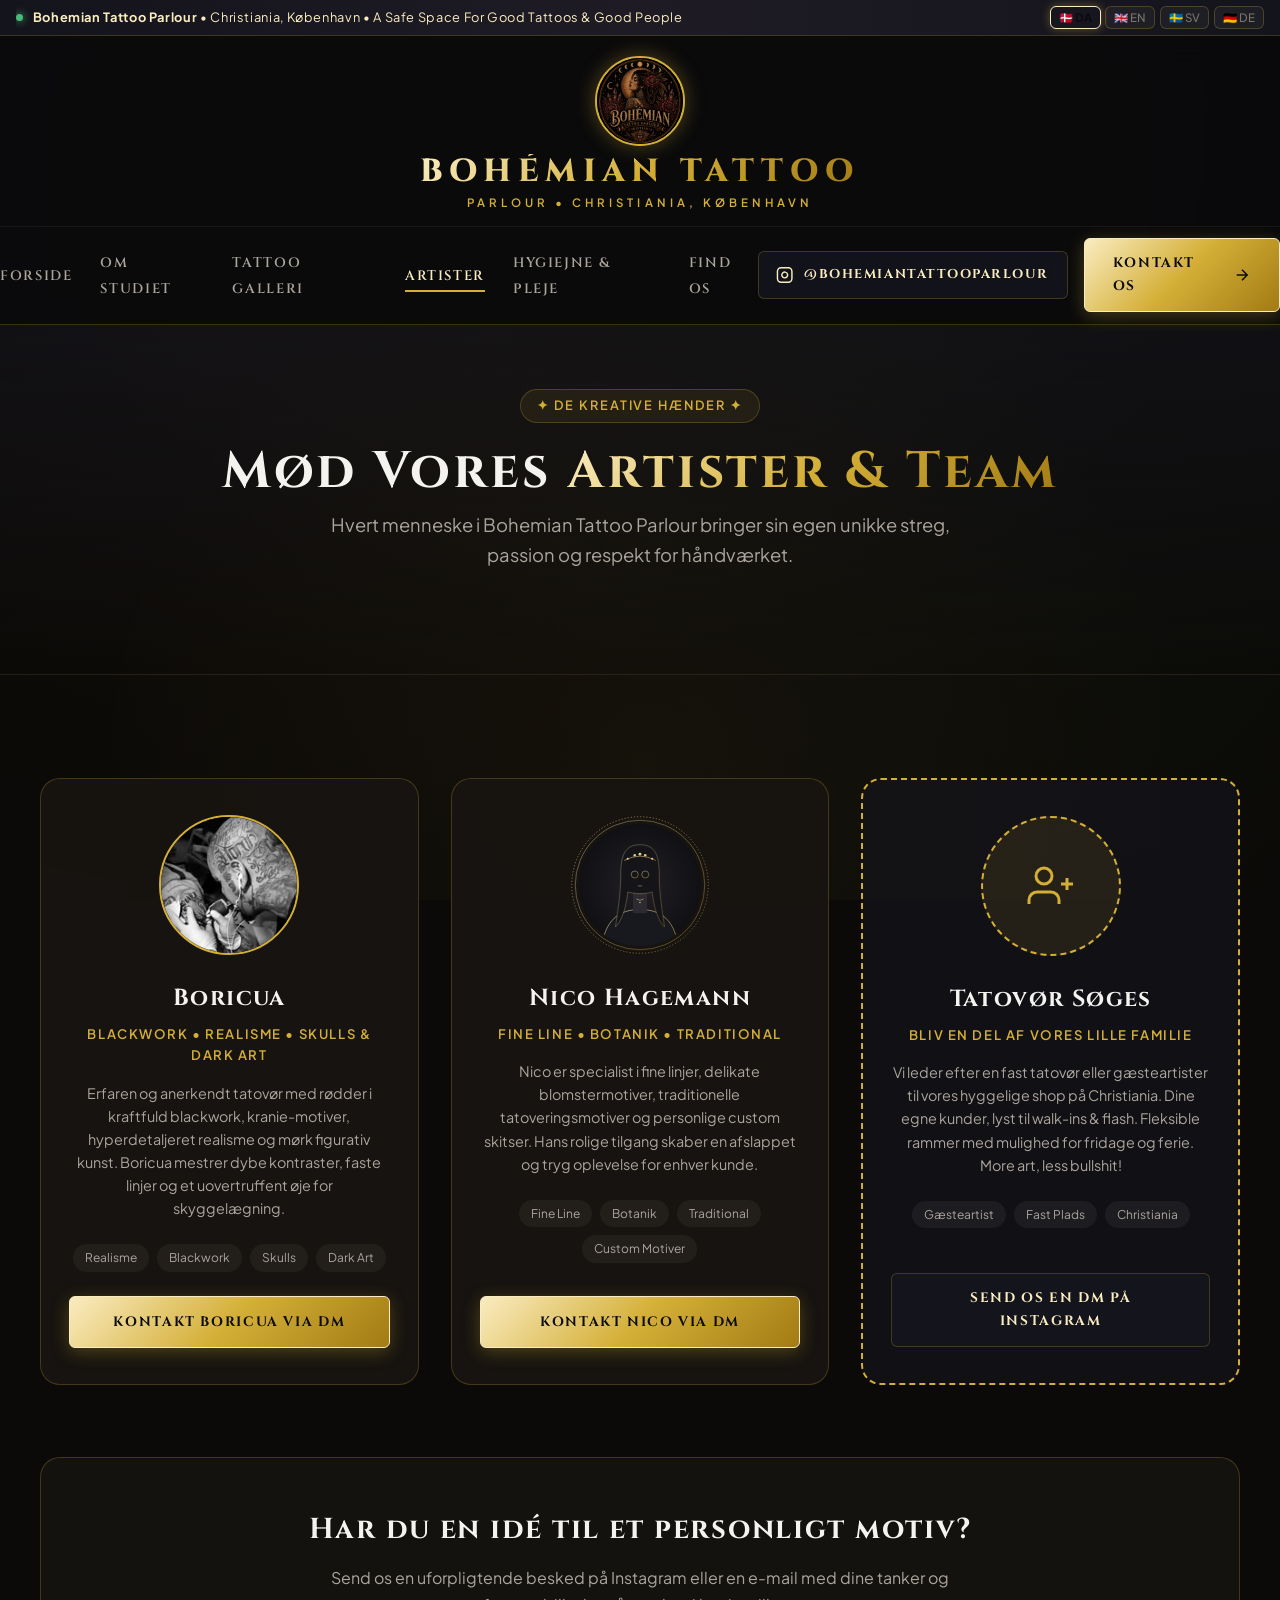
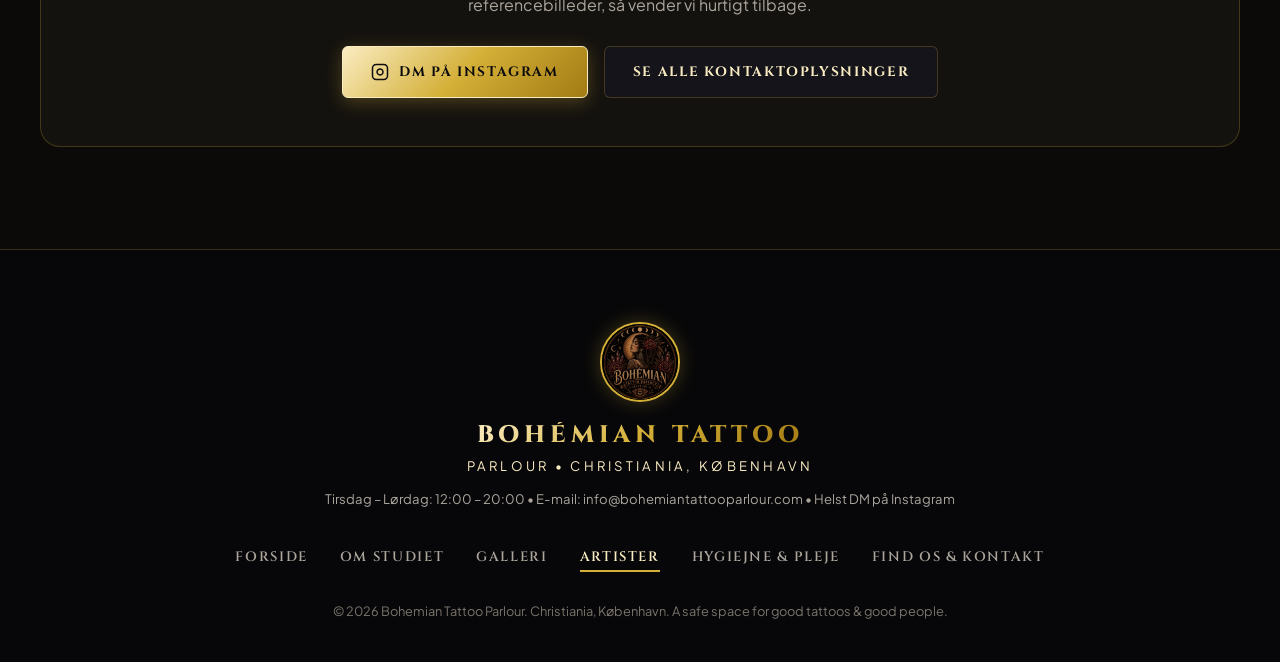
==== commit 4b25162b: "feat: add multilingual support (DA, EN, SV, DE) with Danish as default and persistent language selec" ====
--- a/artister.html
+++ b/artister.html
@@ -54,8 +54,18 @@
 
   <!-- Top Announcement Bar -->
   <div class="announcement-bar">
-    <span class="badge-live" aria-hidden="true"></span>
-    <span><strong>Bohémian Tattoo Parlour</strong> • Christiania, København • A Safe Space For Good Tattoos &amp; Good People</span>
+    <div class="announcement-inner">
+      <div class="announcement-text">
+        <span class="badge-live" aria-hidden="true"></span>
+        <span data-i18n="announcement"><strong>Bohémian Tattoo Parlour</strong> • Christiania, København • A Safe Space For Good Tattoos &amp; Good People</span>
+      </div>
+      <div class="lang-selector" role="group" aria-label="Sprogvalg / Language selection">
+        <button type="button" class="lang-btn active" data-lang="da" aria-pressed="true" title="Dansk">🇩🇰 DA</button>
+        <button type="button" class="lang-btn" data-lang="en" aria-pressed="false" title="English">🇬🇧 EN</button>
+        <button type="button" class="lang-btn" data-lang="sv" aria-pressed="false" title="Svenska">🇸🇪 SV</button>
+        <button type="button" class="lang-btn" data-lang="de" aria-pressed="false" title="Deutsch">🇩🇪 DE</button>
+      </div>
+    </div>
   </div>
 
   <!-- Centered Top Header -->
@@ -66,18 +76,18 @@
           <img src="assets/images/bohemian-master-logo.jpg" alt="Bohémian Tattoo Parlour Christiania Logo" class="brand-master-emblem" width="90" height="90">
         </div>
         <h1 class="brand-title gold-gradient-text">BOHÉMIAN TATTOO</h1>
-        <span class="brand-tagline">PARLOUR • CHRISTIANIA, KØBENHAVN</span>
+        <span class="brand-tagline" data-i18n="nav_tagline">PARLOUR • CHRISTIANIA, KØBENHAVN</span>
       </a>
 
       <div class="nav-row">
         <nav aria-label="Hovednavigation">
           <ul class="nav-links">
-            <li><a href="index.html" class="nav-link">Forside</a></li>
-            <li><a href="om-os.html" class="nav-link">Om Studiet</a></li>
-            <li><a href="galleri.html" class="nav-link">Tattoo Galleri</a></li>
-            <li><a href="artister.html" class="nav-link active">Artister</a></li>
-            <li><a href="hygiejne.html" class="nav-link">Hygiejne &amp; Pleje</a></li>
-            <li><a href="kontakt.html" class="nav-link">Find Os</a></li>
+            <li><a href="index.html" class="nav-link" data-i18n="nav_home">Forside</a></li>
+            <li><a href="om-os.html" class="nav-link" data-i18n="nav_about">Om Studiet</a></li>
+            <li><a href="galleri.html" class="nav-link" data-i18n="nav_gallery">Tattoo Galleri</a></li>
+            <li><a href="artister.html" class="nav-link active" data-i18n="nav_artists">Artister</a></li>
+            <li><a href="hygiejne.html" class="nav-link" data-i18n="nav_hygiene">Hygiejne &amp; Pleje</a></li>
+            <li><a href="kontakt.html" class="nav-link" data-i18n="nav_contact_short">Find Os</a></li>
           </ul>
         </nav>
 
@@ -87,7 +97,7 @@
             <span>@bohemiantattooparlour</span>
           </a>
           <a href="kontakt.html" class="btn btn-primary">
-            <span>Kontakt Os</span>
+            <span data-i18n="nav_contact_btn">Kontakt Os</span>
             <svg class="btn-icon" viewBox="0 0 24 24" fill="none" stroke="currentColor" stroke-width="2"><path d="M5 12h14M12 5l7 7-7 7"/></svg>
           </a>
         </div>
@@ -105,24 +115,35 @@
   <div class="mobile-nav-backdrop"></div>
   <div class="mobile-nav-drawer" id="mobile-menu" aria-hidden="true">
     <div>
-      <div class="brand-centerpiece" style="margin-bottom: 2rem;">
+      <div class="brand-centerpiece" style="margin-bottom: 1.5rem;">
         <img src="assets/images/bohemian-master-logo.jpg" alt="Bohémian Tattoo Parlour Logo" class="brand-master-emblem" style="width: 72px; height: 72px; margin-bottom: 0.5rem;">
         <span class="brand-title gold-gradient-text" style="font-size: 1.3rem;">BOHÉMIAN TATTOO</span>
-        <span class="brand-tagline">CHRISTIANIA • KØBENHAVN</span>
-      </div>
+        <span class="brand-tagline" data-i18n="nav_tagline">PARLOUR • CHRISTIANIA, KØBENHAVN</span>
+      </div>
+
+      <!-- Mobile Language Selector -->
+      <div class="mobile-lang-selector" role="group" aria-label="Sprogvalg / Language selection">
+        <button type="button" class="lang-btn active" data-lang="da" aria-pressed="true">🇩🇰 Dansk</button>
+        <button type="button" class="lang-btn" data-lang="en" aria-pressed="false">🇬🇧 English</button>
+        <button type="button" class="lang-btn" data-lang="sv" aria-pressed="false">🇸🇪 Svenska</button>
+        <button type="button" class="lang-btn" data-lang="de" aria-pressed="false">🇩🇪 Deutsch</button>
+      </div>
+
       <ul class="mobile-nav-links">
-        <li><a href="index.html" class="nav-link">Forside</a></li>
+        <li><a href="index.html" class="nav-link" data-i18n="nav_home">Forside</a></li>
         <li><a href="om-os.html" class="nav-link">Om Studiet</a></li>
         <li><a href="galleri.html" class="nav-link">Tattoo Galleri</a></li>
-        <li><a href="artister.html" class="nav-link active">Artister &amp; Team</a></li>
-        <li><a href="hygiejne.html" class="nav-link">Hygiejne &amp; Pleje</a></li>
-        <li><a href="kontakt.html" class="nav-link">Find Os på Christiania</a></li>
+        <li><a href="artister.html" class="nav-link active" data-i18n="nav_artists_team">Artister &amp; Team</a></li>
+        <li><a href="hygiejne.html" class="nav-link" data-i18n="nav_hygiene">Hygiejne &amp; Pleje</a></li>
+        <li><a href="kontakt.html" class="nav-link" data-i18n="nav_contact">Find Os &amp; Kontakt</a></li>
       </ul>
     </div>
     <div>
-      <a href="kontakt.html" class="btn btn-primary" style="width: 100%; margin-bottom: 0.75rem;">Kontakt Studiet</a>
-      <a href="https://www.instagram.com/bohemiantattooparlour/" target="_blank" rel="noopener" class="btn btn-secondary" style="width: 100%; margin-bottom: 1rem;">DM på Instagram</a>
-      <p style="font-size: 0.8rem; color: var(--text-dim); text-align: center;">Christiania, København • More Art Less Bullshit</p>
+      <a href="kontakt.html" class="btn btn-primary" style="width: 100%; margin-bottom: 0.75rem;" data-i18n="nav_contact_studio">Kontakt Studiet</a>
+      <a href="https://www.instagram.com/bohemiantattooparlour/" target="_blank" rel="noopener" class="btn btn-secondary" style="width: 100%; margin-bottom: 1rem;">
+        <span data-i18n="btn_dm_insta">DM på Instagram</span>
+      </a>
+      <p style="font-size: 0.8rem; color: var(--text-dim); text-align: center;" data-i18n="nav_drawer_sub">Christiania, København • More Art Less Bullshit</p>
     </div>
   </div>
 
@@ -131,11 +152,11 @@
     <section class="page-header">
       <div class="container">
         <div class="section-badge">
-          <span>✦ Vores Tatovørkollektiv ✦</span>
-        </div>
-        <h1 class="section-title">Mød Vores <span class="gold-gradient-text">Artister</span></h1>
-        <p class="section-subtitle">
-          Vores tatovører brænder for håndværket, anatomisk harmoni og originalitet. Vælg din foretrukne tatovør, eller lad os anbefale den rette til din idé.
+          <span data-i18n="artists_badge">✦ De Kreative Hænder ✦</span>
+        </div>
+        <h1 class="section-title"><span data-i18n="artists_title_1">Mød Vores</span> <span class="gold-gradient-text" data-i18n="artists_title_gold">Artister &amp; Team</span></h1>
+        <p class="section-subtitle" data-i18n="artists_sub">
+          Hvert menneske i Bohemian Tattoo Parlour bringer sin egen unikke streg, passion og respekt for håndværket.
         </p>
       </div>
     </section>
@@ -203,17 +224,17 @@
 
         <!-- Contact Banner Callout -->
         <div style="margin-top: 4.5rem; text-align: center; background: var(--bg-surface); border: 1px solid var(--gold-border); border-radius: var(--radius-lg); padding: 3rem 2rem;">
-          <h3 style="font-size: 1.8rem; margin-bottom: 0.75rem;">Har du en idé til et personligt motiv?</h3>
-          <p style="color: var(--text-muted); max-width: 620px; margin: 0 auto 1.75rem auto;">
+          <h3 style="font-size: 1.8rem; margin-bottom: 0.75rem;" data-i18n="artist_callout_title">Har du en idé til et personligt motiv?</h3>
+          <p style="color: var(--text-muted); max-width: 620px; margin: 0 auto 1.75rem auto;" data-i18n="artist_callout_desc">
             Send os en uforpligtende besked på Instagram eller en e-mail med dine tanker og referencebilleder, så vender vi hurtigt tilbage.
           </p>
           <div style="display: flex; gap: 1rem; justify-content: center; flex-wrap: wrap;">
             <a href="https://www.instagram.com/bohemiantattooparlour/" target="_blank" rel="noopener" class="btn btn-primary">
               <svg class="btn-icon" viewBox="0 0 24 24" fill="none" stroke="currentColor" stroke-width="2"><rect x="2" y="2" width="20" height="20" rx="5" ry="5"/><path d="M16 11.37A4 4 0 1 1 12.63 8 4 4 0 0 1 16 11.37z"/><line x1="17.5" y1="6.5" x2="17.51" y2="6.5"/></svg>
-              <span>Skriv til os på Instagram</span>
+              <span data-i18n="btn_dm_insta">Skriv til os på Instagram</span>
             </a>
             <a href="kontakt.html" class="btn btn-secondary">
-              <span>Se Kontaktoplysninger</span>
+              <span data-i18n="btn_see_contact">Se Kontaktoplysninger</span>
             </a>
           </div>
         </div>
@@ -228,15 +249,15 @@
         <img src="assets/images/bohemian-master-logo.jpg" alt="Bohémian Tattoo Parlour Logo" class="footer-master-emblem" width="80" height="80">
       </div>
       <h3 class="brand-title gold-gradient-text" style="font-size: 1.5rem; margin-bottom: 0.4rem;">BOHÉMIAN TATTOO</h3>
-      <p style="font-size: 0.82rem; color: var(--gold-light); letter-spacing: 0.25em; text-transform: uppercase; margin-bottom: 0.75rem;">
+      <p style="font-size: 0.82rem; color: var(--gold-light); letter-spacing: 0.25em; text-transform: uppercase; margin-bottom: 0.75rem;" data-i18n="nav_tagline">
         PARLOUR • CHRISTIANIA, KØBENHAVN
       </p>
-      <p style="font-size: 0.82rem; color: var(--text-muted); margin-bottom: 1.5rem;">
+      <p style="font-size: 0.82rem; color: var(--text-muted); margin-bottom: 1.5rem;" data-i18n="footer_hours">
         Tirsdag – Lørdag: 12:00 – 20:00 • info@bohemiantattooparlour.com • Helst DM på Instagram
       </p>
 
       <ul class="footer-nav">
-        <li><a href="index.html" class="nav-link">Forside</a></li>
+        <li><a href="index.html" class="nav-link" data-i18n="nav_home">Forside</a></li>
         <li><a href="om-os.html" class="nav-link">Om Studiet</a></li>
         <li><a href="galleri.html" class="nav-link">Galleri</a></li>
         <li><a href="artister.html" class="nav-link active">Artister</a></li>
@@ -244,12 +265,13 @@
         <li><a href="kontakt.html" class="nav-link">Find Os &amp; Kontakt</a></li>
       </ul>
 
-      <p class="footer-copy">
+      <p class="footer-copy" data-i18n="footer_copy">
         &copy; 2026 Bohémian Tattoo Parlour. Christiania, København. A safe space for good tattoos &amp; good people.
       </p>
     </div>
   </footer>
 
+  <script src="assets/js/translations.js"></script>
   <script src="assets/js/main.js"></script>
 </body>
 </html>
--- a/assets/css/styles.css
+++ b/assets/css/styles.css
@@ -188,20 +188,99 @@
 }
 
 /* --------------------------------------------------------------------------
-   TOP ANNOUNCEMENT BAR
+   TOP ANNOUNCEMENT BAR & LANGUAGE SWITCHER
    -------------------------------------------------------------------------- */
 .announcement-bar {
   background: linear-gradient(90deg, #14141c 0%, #1e1b24 50%, #14141c 100%);
   border-bottom: 1px solid rgba(212, 175, 55, 0.2);
-  padding: 0.45rem 1rem;
+  padding: 0.35rem 1rem;
   font-size: 0.8rem;
-  letter-spacing: 0.08em;
-  text-align: center;
+  letter-spacing: 0.05em;
   color: var(--gold-light);
-  display: flex;
-  align-items: center;
+}
+
+.announcement-inner {
+  display: flex;
+  align-items: center;
+  justify-content: space-between;
+  gap: 1rem;
+  max-width: 1400px;
+  margin: 0 auto;
+}
+
+.announcement-text {
+  display: flex;
+  align-items: center;
+  gap: 0.6rem;
+  overflow: hidden;
+  text-overflow: ellipsis;
+  white-space: nowrap;
+}
+
+.lang-selector {
+  display: inline-flex;
+  align-items: center;
+  gap: 0.3rem;
+  flex-shrink: 0;
+}
+
+.lang-btn {
+  background: rgba(255, 255, 255, 0.04);
+  border: 1px solid rgba(212, 175, 55, 0.25);
+  color: var(--text-dim);
+  padding: 0.2rem 0.5rem;
+  border-radius: var(--radius-sm);
+  font-size: 0.72rem;
+  font-family: inherit;
+  font-weight: 500;
+  cursor: pointer;
+  display: inline-flex;
+  align-items: center;
+  gap: 0.25rem;
+  transition: all var(--transition-fast);
+}
+
+.lang-btn:hover {
+  border-color: var(--gold-primary);
+  color: var(--gold-light);
+  background: rgba(212, 175, 55, 0.12);
+}
+
+.lang-btn.active {
+  background: var(--gold-gradient);
+  color: #0b0a0e;
+  border-color: var(--gold-light);
+  font-weight: 700;
+  box-shadow: 0 0 10px rgba(212, 175, 55, 0.4);
+}
+
+.mobile-lang-selector {
+  display: grid;
+  grid-template-columns: repeat(2, 1fr);
+  gap: 0.5rem;
+  margin: 0.5rem 0 1.5rem 0;
+  padding: 0.6rem;
+  background: rgba(255, 255, 255, 0.03);
+  border: 1px solid var(--gold-border);
+  border-radius: var(--radius-md);
+}
+
+.mobile-lang-selector .lang-btn {
   justify-content: center;
-  gap: 0.75rem;
+  padding: 0.5rem 0.6rem;
+  font-size: 0.82rem;
+}
+
+@media (max-width: 840px) {
+  .announcement-inner {
+    flex-direction: column;
+    gap: 0.35rem;
+  }
+  .announcement-text {
+    font-size: 0.75rem;
+    white-space: normal;
+    text-align: center;
+  }
 }
 
 .announcement-bar .badge-live {
@@ -212,6 +291,7 @@
   border-radius: 50%;
   box-shadow: 0 0 8px var(--accent-green);
   animation: pulse-dot 2s infinite;
+  flex-shrink: 0;
 }
 
 @keyframes pulse-dot {
@@ -264,6 +344,7 @@
 .brand-master-emblem {
   width: 100%;
   height: 100%;
+  aspect-ratio: 1 / 1;
   object-fit: cover;
   border-radius: 50%;
   border: 2px solid var(--gold-primary);
@@ -285,12 +366,15 @@
 .hero-emblem-wrapper {
   display: flex;
   justify-content: center;
+  align-items: center;
   margin-bottom: 1.75rem;
 }
 
 .hero-master-emblem {
   width: clamp(140px, 18vw, 210px);
   height: clamp(140px, 18vw, 210px);
+  aspect-ratio: 1 / 1;
+  object-fit: cover;
   border-radius: 50%;
   border: 3px solid var(--gold-primary);
   box-shadow: 0 12px 35px rgba(0,0,0,0.8), 0 0 35px var(--gold-glow);
@@ -309,13 +393,48 @@
   50% { transform: translateY(-8px); }
 }
 
+.banner-emblem-wrapper {
+  display: flex;
+  justify-content: center;
+  align-items: center;
+  margin-bottom: 1.5rem;
+}
+
+.banner-master-emblem {
+  width: 100px;
+  height: 100px;
+  aspect-ratio: 1 / 1;
+  object-fit: cover;
+  border-radius: 50%;
+  border: 2.5px solid var(--gold-primary);
+  box-shadow: 0 8px 25px rgba(0,0,0,0.8), 0 0 25px var(--gold-glow);
+  background: #000;
+  display: block;
+  transition: transform var(--transition-smooth), box-shadow var(--transition-smooth);
+}
+
+.banner-master-emblem:hover {
+  transform: scale(1.06);
+  box-shadow: 0 12px 35px rgba(0,0,0,0.9), 0 0 35px rgba(212, 175, 55, 0.6);
+}
+
 .footer-master-emblem {
   width: 80px;
   height: 80px;
+  aspect-ratio: 1 / 1;
+  object-fit: cover;
   border-radius: 50%;
   border: 2px solid var(--gold-primary);
   box-shadow: 0 0 20px var(--gold-glow);
-  margin: 0 auto 1.25rem auto;
+  margin: 0 auto;
+  display: block;
+  background: #000;
+  transition: transform var(--transition-smooth), box-shadow var(--transition-smooth);
+}
+
+.footer-master-emblem:hover {
+  transform: scale(1.06);
+  box-shadow: 0 0 28px rgba(212, 175, 55, 0.6);
 }
 
 .brand-title {
@@ -1183,8 +1302,9 @@
 }
 
 .footer-emblem {
-  width: 64px;
-  height: 64px;
+  display: flex;
+  justify-content: center;
+  align-items: center;
   margin: 0 auto 1.25rem auto;
 }
 
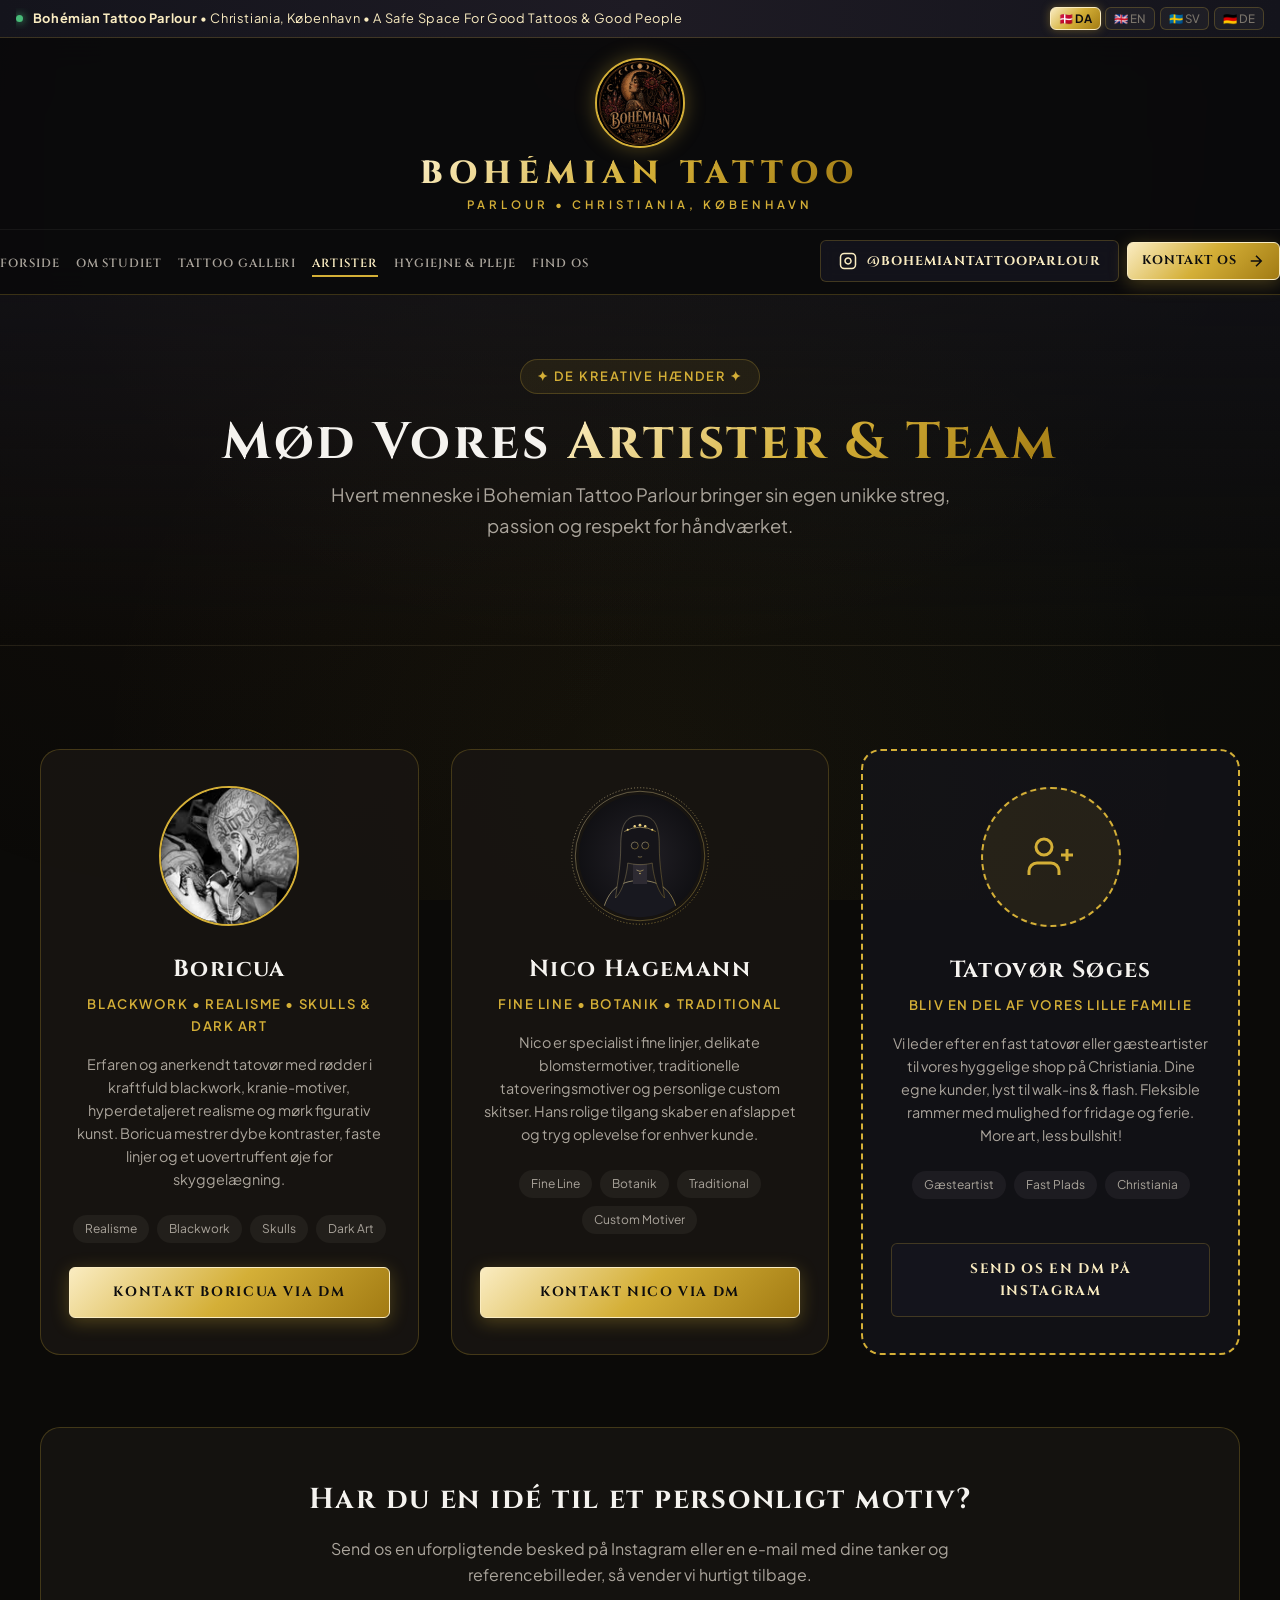
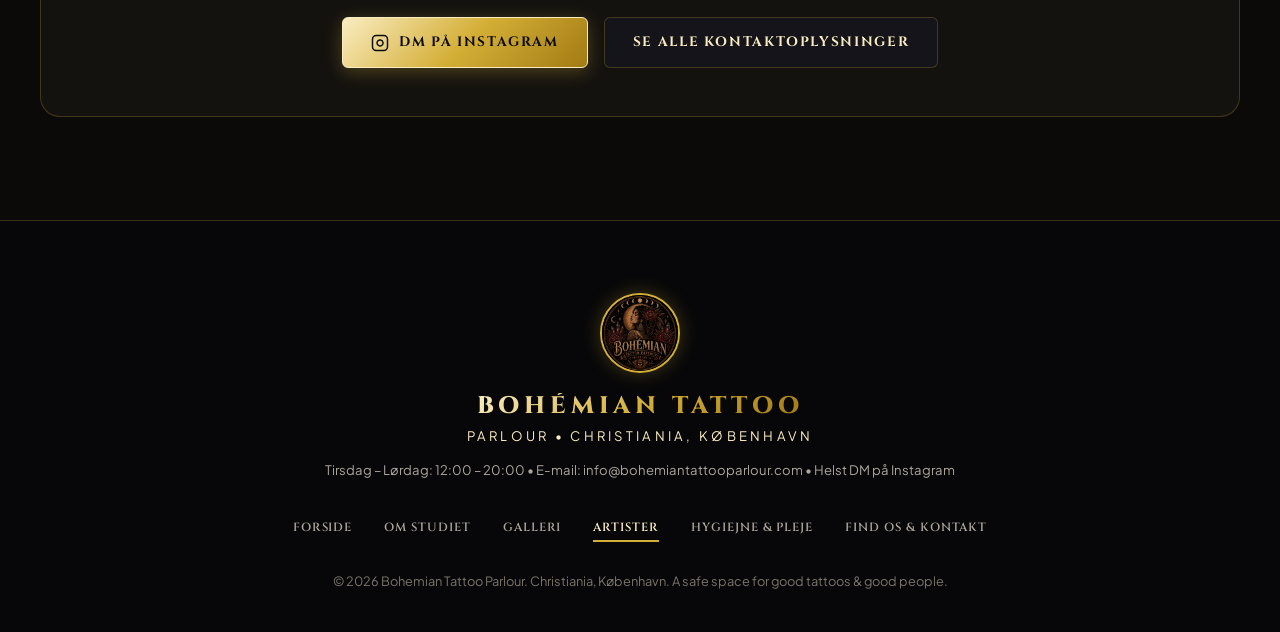
==== commit f30ed7a6: "fix: eliminate top bar shift and height jump on language selection and navigation across DE, EN, SV," ====
--- a/artister.html
+++ b/artister.html
@@ -49,6 +49,21 @@
     "description": "Mød tatovørerne og holdet hos Bohémian Tattoo Parlour på Christiania. Boricua, Nico Hagemann og gæsteartister."
   }
   </script>
+
+  <!-- Preload translations & immediate language rehydration -->
+  <script src="assets/js/translations.js"></script>
+  <script>
+    (function() {
+      try {
+        var l = localStorage.getItem('bt_lang') || 'da';
+        if (['da', 'en', 'sv', 'de'].indexOf(l) === -1) l = 'da';
+        document.documentElement.lang = l;
+        window.__bt_current_lang = l;
+      } catch(e) {
+        document.documentElement.lang = 'da';
+      }
+    })();
+  </script>
 </head>
 <body>
 
@@ -60,10 +75,10 @@
         <span data-i18n="announcement"><strong>Bohémian Tattoo Parlour</strong> • Christiania, København • A Safe Space For Good Tattoos &amp; Good People</span>
       </div>
       <div class="lang-selector" role="group" aria-label="Sprogvalg / Language selection">
-        <button type="button" class="lang-btn active" data-lang="da" aria-pressed="true" title="Dansk">🇩🇰 DA</button>
-        <button type="button" class="lang-btn" data-lang="en" aria-pressed="false" title="English">🇬🇧 EN</button>
-        <button type="button" class="lang-btn" data-lang="sv" aria-pressed="false" title="Svenska">🇸🇪 SV</button>
-        <button type="button" class="lang-btn" data-lang="de" aria-pressed="false" title="Deutsch">🇩🇪 DE</button>
+        <button type="button" class="lang-btn" data-lang="da" title="Dansk">🇩🇰 DA</button>
+        <button type="button" class="lang-btn" data-lang="en" title="English">🇬🇧 EN</button>
+        <button type="button" class="lang-btn" data-lang="sv" title="Svenska">🇸🇪 SV</button>
+        <button type="button" class="lang-btn" data-lang="de" title="Deutsch">🇩🇪 DE</button>
       </div>
     </div>
   </div>
@@ -110,6 +125,18 @@
       </div>
     </div>
   </header>
+  <script>
+    (function() {
+      var l = window.__bt_current_lang;
+      if (l && l !== 'da' && window.translations && window.translations[l]) {
+        var dict = window.translations[l];
+        document.querySelectorAll('.announcement-bar [data-i18n], .site-header [data-i18n]').forEach(function(el) {
+          var k = el.getAttribute('data-i18n');
+          if (dict[k] !== undefined) el.innerHTML = dict[k];
+        });
+      }
+    })();
+  </script>
 
   <!-- Mobile Drawer Menu -->
   <div class="mobile-nav-backdrop"></div>
@@ -271,7 +298,6 @@
     </div>
   </footer>
 
-  <script src="assets/js/translations.js"></script>
   <script src="assets/js/main.js"></script>
 </body>
 </html>
--- a/assets/css/styles.css
+++ b/assets/css/styles.css
@@ -16,6 +16,7 @@
   --gold-light: #faecc1;
   --gold-primary: #d4af37;
   --gold-dark: #a27b13;
+  --gold-gradient: linear-gradient(135deg, #faecc1 0%, #d4af37 50%, #a27b13 100%);
   --gold-glow: rgba(212, 175, 55, 0.28);
   --gold-border: rgba(212, 175, 55, 0.24);
   
@@ -197,6 +198,9 @@
   font-size: 0.8rem;
   letter-spacing: 0.05em;
   color: var(--gold-light);
+  min-height: 38px;
+  display: flex;
+  align-items: center;
 }
 
 .announcement-inner {
@@ -204,6 +208,7 @@
   align-items: center;
   justify-content: space-between;
   gap: 1rem;
+  width: 100%;
   max-width: 1400px;
   margin: 0 auto;
 }
@@ -212,6 +217,15 @@
   display: flex;
   align-items: center;
   gap: 0.6rem;
+  min-width: 0;
+  overflow: hidden;
+  text-overflow: ellipsis;
+  white-space: nowrap;
+  flex: 1 1 auto;
+}
+
+.announcement-text span[data-i18n="announcement"] {
+  min-width: 0;
   overflow: hidden;
   text-overflow: ellipsis;
   white-space: nowrap;
@@ -238,6 +252,8 @@
   align-items: center;
   gap: 0.25rem;
   transition: all var(--transition-fast);
+  line-height: 1.2;
+  flex-shrink: 0;
 }
 
 .lang-btn:hover {
@@ -246,6 +262,15 @@
   background: rgba(212, 175, 55, 0.12);
 }
 
+/* Pure CSS active state driven instantaneously by html[lang] attribute */
+html[lang="da"] .lang-selector .lang-btn[data-lang="da"],
+html[lang="en"] .lang-selector .lang-btn[data-lang="en"],
+html[lang="sv"] .lang-selector .lang-btn[data-lang="sv"],
+html[lang="de"] .lang-selector .lang-btn[data-lang="de"],
+html[lang="da"] .mobile-lang-selector .lang-btn[data-lang="da"],
+html[lang="en"] .mobile-lang-selector .lang-btn[data-lang="en"],
+html[lang="sv"] .mobile-lang-selector .lang-btn[data-lang="sv"],
+html[lang="de"] .mobile-lang-selector .lang-btn[data-lang="de"],
 .lang-btn.active {
   background: var(--gold-gradient);
   color: #0b0a0e;
@@ -271,7 +296,11 @@
   font-size: 0.82rem;
 }
 
-@media (max-width: 840px) {
+@media (max-width: 900px) {
+  .announcement-bar {
+    min-height: auto;
+    padding: 0.4rem 1rem;
+  }
   .announcement-inner {
     flex-direction: column;
     gap: 0.35rem;
@@ -463,24 +492,29 @@
   margin-top: 0.65rem;
   padding-top: 0.65rem;
   border-top: 1px solid rgba(255, 255, 255, 0.05);
+  min-height: 52px;
+  flex-wrap: nowrap;
 }
 
 .nav-links {
   display: flex;
   align-items: center;
-  gap: 1.75rem;
+  gap: clamp(0.65rem, 1.25vw, 1.5rem);
   list-style: none;
+  flex-shrink: 0;
+  white-space: nowrap;
 }
 
 .nav-link {
   font-family: var(--font-heading);
-  font-size: 0.85rem;
+  font-size: clamp(0.74rem, 0.82vw, 0.82rem);
   font-weight: 600;
-  letter-spacing: 0.12em;
+  letter-spacing: 0.08em;
   text-transform: uppercase;
   color: var(--text-muted);
   position: relative;
   padding: 0.4rem 0;
+  white-space: nowrap;
   transition: color var(--transition-fast);
 }
 
@@ -520,7 +554,17 @@
 .header-actions {
   display: flex;
   align-items: center;
-  gap: 1rem;
+  gap: 0.5rem;
+  flex-shrink: 0;
+  white-space: nowrap;
+}
+
+.header-actions .btn {
+  min-height: 38px;
+  padding: 0.5rem 0.85rem;
+  font-size: 0.78rem;
+  letter-spacing: 0.08em;
+  white-space: nowrap;
 }
 
 /* Mobile Hamburger Toggle */
@@ -1411,7 +1455,7 @@
 /* --------------------------------------------------------------------------
    RESPONSIVE MEDIA QUERIES (TABLET & MOBILE)
    -------------------------------------------------------------------------- */
-@media (max-width: 1024px) {
+@media (max-width: 1150px) {
   .about-grid, .location-grid, .booking-wrap {
     grid-template-columns: 1fr;
     gap: 2.5rem;
@@ -1430,16 +1474,7 @@
     border-top: none;
     margin-top: 0.25rem;
     padding-top: 0;
-  }
-}
-
-@media (max-width: 600px) {
-  .announcement-bar {
-    font-size: 0.72rem;
-    padding: 0.35rem 0.75rem;
-    white-space: nowrap;
-    overflow: hidden;
-    text-overflow: ellipsis;
+    min-height: 44px;
   }
 }
 
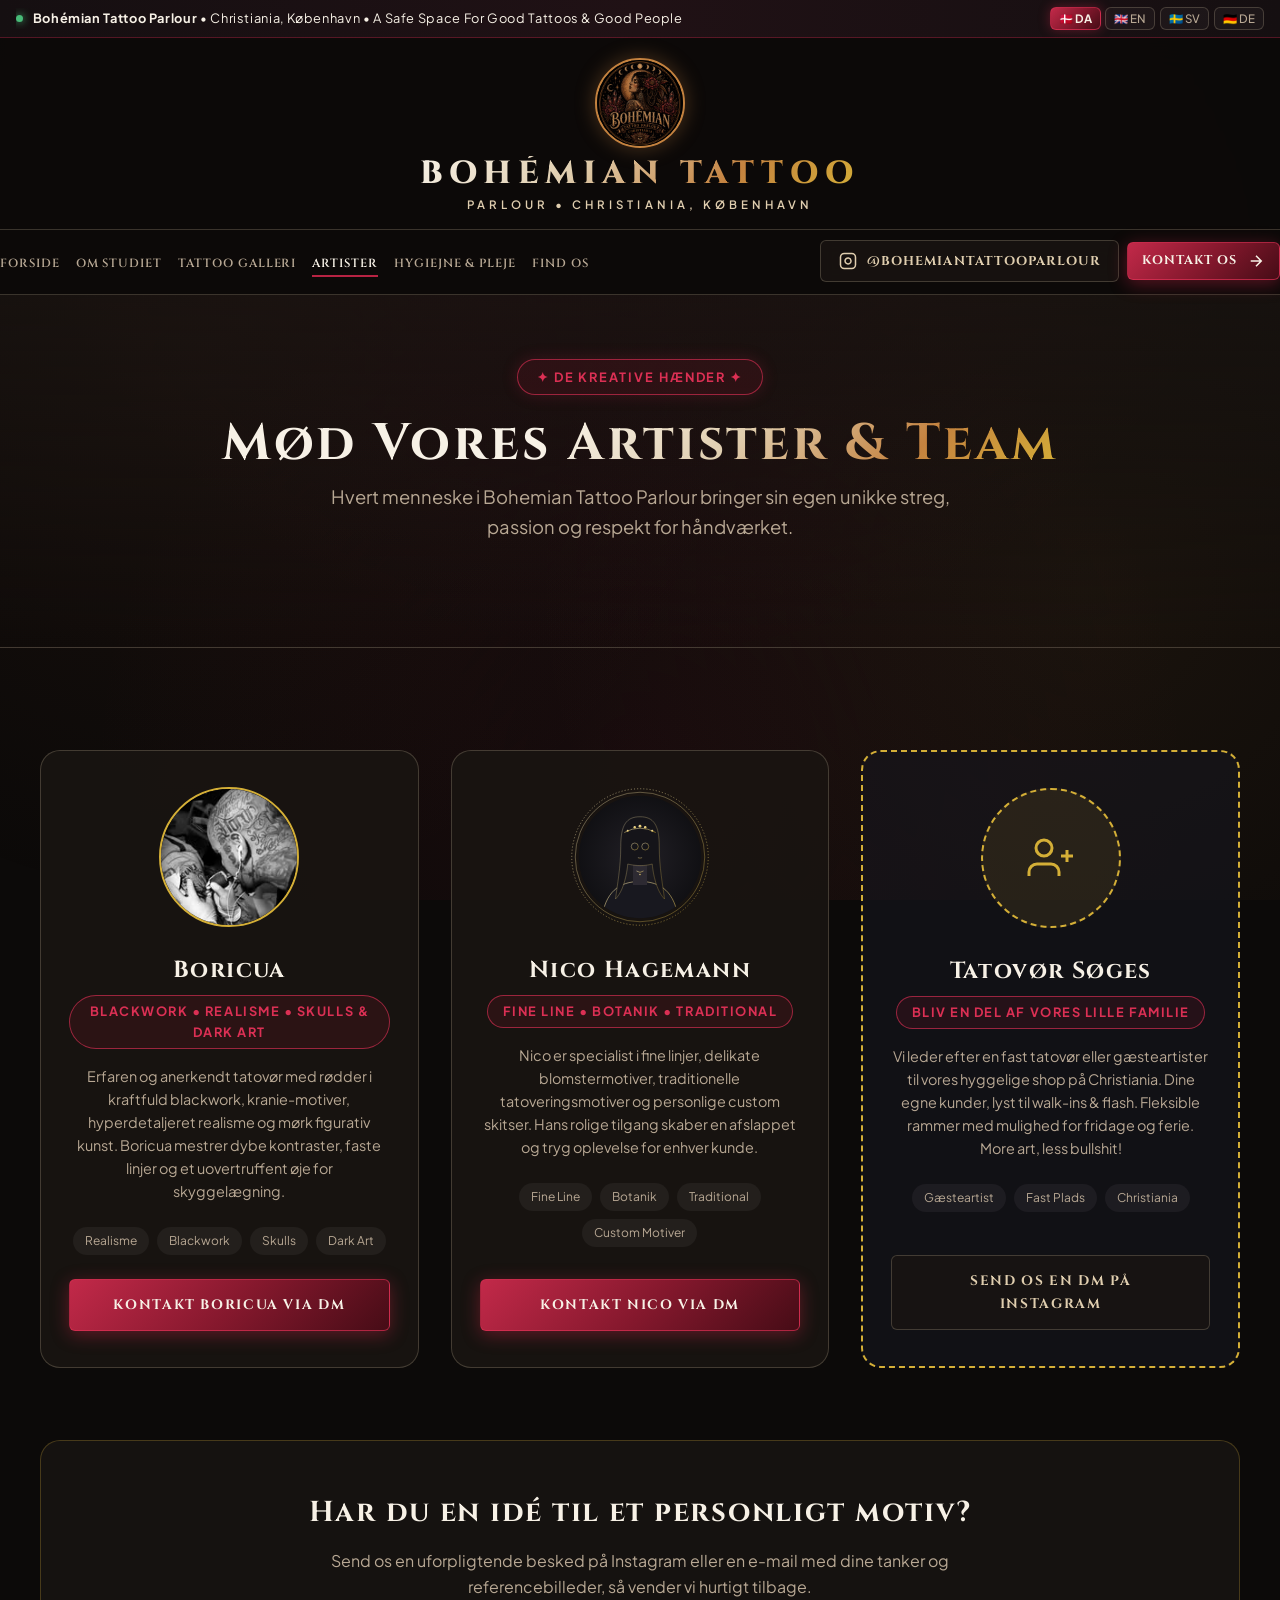
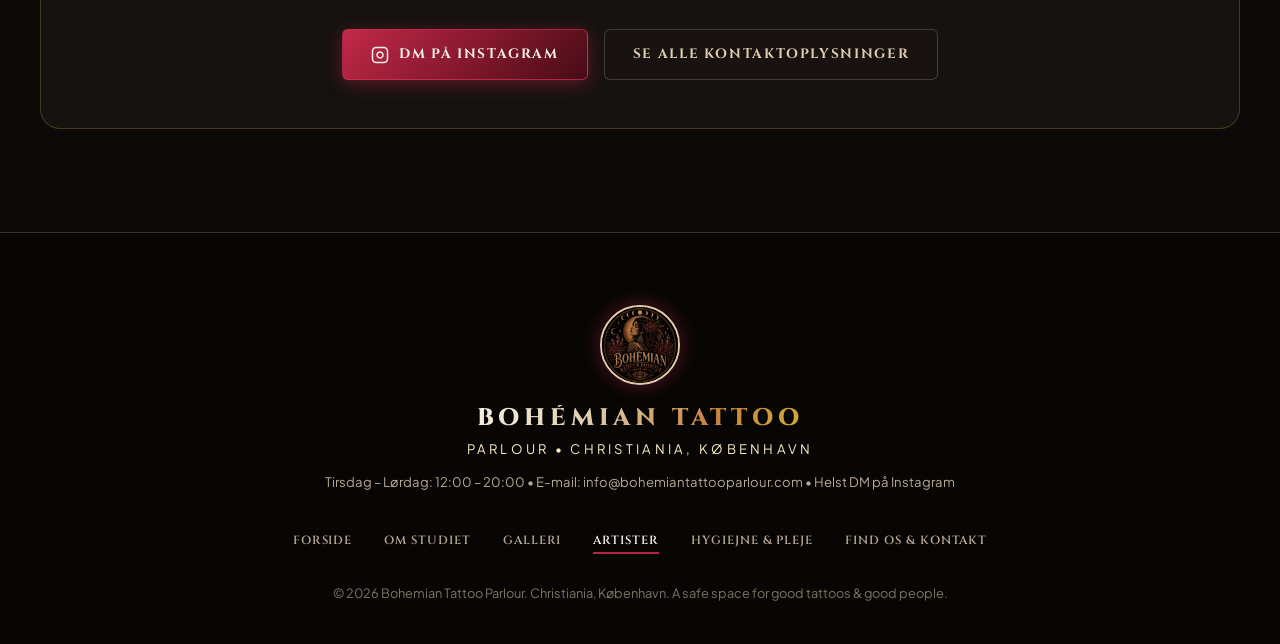
==== commit dbb95173: "feat: implement authentic Bohemian color palette with jordfarver, sand, sort and burgundy pop" ====
--- a/artister.html
+++ b/artister.html
@@ -6,7 +6,7 @@
   <title>Tatovører &amp; Artister — Bohémian Tattoo Parlour | Christiania</title>
   <meta name="description" content="Mød artisterne hos Bohémian Tattoo Parlour på Christiania. Boricua, Nico Hagemann og gæstetatovører. Specialister i Blackwork, Fine Line og Realisme.">
   <link rel="icon" type="image/jpeg" href="assets/images/bohemian-master-logo.jpg">
-  <link rel="stylesheet" href="assets/css/styles.css">
+  <link rel="stylesheet" href="assets/css/styles.css?v=bohemian">
 
   <!-- Schema.org Structured Data for Google Search & Google Maps -->
   <script type="application/ld+json">
--- a/assets/css/styles.css
+++ b/assets/css/styles.css
@@ -6,34 +6,60 @@
 @import url('https://fonts.googleapis.com/css2?family=Cinzel:wght@400;600;700;800;900&family=Plus+Jakarta+Sans:ital,wght@0,300;0,400;0,500;0,600;0,700;1,400&display=swap');
 
 :root {
-  /* Colors — Warm Bohemian Earth, Obsidian & Antique Gold */
-  --bg-main: #0b0a08;
-  --bg-surface: #14120f;
-  --bg-card: rgba(24, 21, 18, 0.88);
-  --bg-card-hover: rgba(34, 29, 24, 0.96);
-  --bg-glass: rgba(20, 17, 14, 0.78);
+  /* ========================================================================
+     THE AUTHENTIC BOHEMIAN PALETTE (Sort, Sand, Jordfarver & Burgundy Pop)
+     ======================================================================== */
   
+  /* 1. Sort (Velvet Obsidian, Charcoal & Smoky Black Ground) */
+  --bg-main: #0c0a09;                /* Warm, deep charcoal obsidian ground */
+  --bg-surface: #151210;             /* Roasted earth dark surface */
+  --bg-card: rgba(26, 21, 18, 0.88);  /* Earthy dark roasted card body */
+  --bg-card-hover: rgba(38, 30, 26, 0.96);
+  --bg-glass: rgba(18, 15, 13, 0.85);
+  --bg-darker: #070605;              /* Header & footer deep grounding */
+
+  /* 2. Burgundy / Oxblood / Vinrød (Hero Bohemian Accents that POP!) */
+  --burgundy-deep: #460c16;          /* Deep velvety oxblood base */
+  --burgundy-primary: #85182d;       /* Rich vintage bohemian wine */
+  --burgundy-pop: #b82343;           /* Vibrant burgundy that POPS! */
+  --burgundy-bright: #db3054;        /* Radiant ruby hover highlight */
+  --burgundy-gradient: linear-gradient(135deg, #c22949 0%, #85182d 52%, #460c16 100%);
+  --burgundy-gradient-hover: linear-gradient(135deg, #d9385a 0%, #9e1d37 52%, #560f1b 100%);
+  --burgundy-glow: rgba(184, 35, 67, 0.45);
+  --burgundy-border: rgba(184, 35, 67, 0.38);
+  --burgundy-border-bright: rgba(219, 48, 84, 0.65);
+
+  /* 3. Sand (Organic, Sun-Bleached Dune & Natural Linen) */
+  --sand-light: #f7f1e6;             /* Luminous warm sand text */
+  --sand-primary: #e0ceaf;           /* Golden dune sand accent */
+  --sand-muted: #b8a894;             /* Soft organic sand secondary text */
+  --sand-dim: #7f7363;               /* Muted desert shadow */
+  --sand-border: rgba(224, 206, 175, 0.22);
+  --sand-glow: rgba(224, 206, 175, 0.25);
+
+  /* 4. Jordfarver (Warm Terracotta, Raw Umber, Amber Ochre & Clay) */
+  --earth-terracotta: #a65438;       /* Warm Bohemian clay */
+  --earth-clay: #8a3f29;             /* Deep roasted clay */
+  --earth-amber: #c4823f;            /* Golden amber ochre */
+  --earth-warm: #8c5e3c;             /* Warm cedar timber */
+  --earth-deep: #3d2517;             /* Deep roasted umber */
+  --earth-border: rgba(166, 84, 56, 0.3);
+
+  /* 5. Antique Gold (Celestial Starlight & Sacred Alchemy) */
   --gold-light: #faecc1;
   --gold-primary: #d4af37;
   --gold-dark: #a27b13;
   --gold-gradient: linear-gradient(135deg, #faecc1 0%, #d4af37 50%, #a27b13 100%);
-  --gold-glow: rgba(212, 175, 55, 0.28);
-  --gold-border: rgba(212, 175, 55, 0.24);
+  --gold-glow: rgba(212, 175, 55, 0.32);
+  --gold-border: rgba(212, 175, 55, 0.26);
+
+  /* Text & Contrast Hierarchy (Clean, intuitive, effortless reading) */
+  --text-main: var(--sand-light);    /* High-contrast warm sand white */
+  --text-muted: var(--sand-muted);   /* Warm readable sand */
+  --text-dim: var(--sand-dim);       /* Subtle details */
   
-  /* Earth Tones & Mystical Accents */
-  --earth-warm: #8c5e3c;
-  --earth-sand: #d4b483;
-  --earth-deep: #432b1b;
-  --mystic-sage: #384d3e;
-  --mystic-smoke: #252220;
-  
-  --text-main: #f5f3ef;
-  --text-muted: #aba59c;
-  --text-dim: #7a746b;
-  
-  --accent-red: #c84d4d;
-  --accent-green: #48bb78;
-  
+  --accent-green: #48bb78;           /* Studio open/live indicator */
+
   /* Typography */
   --font-heading: 'Cinzel', Georgia, serif;
   --font-body: 'Plus Jakarta Sans', -apple-system, BlinkMacSystemFont, sans-serif;
@@ -88,10 +114,10 @@
   width: 100vw;
   height: 100vh;
   background: 
-    radial-gradient(circle at 50% 0%, rgba(212, 175, 55, 0.08) 0%, transparent 60%),
-    radial-gradient(circle at 15% 40%, rgba(140, 94, 60, 0.05) 0%, transparent 45%),
-    radial-gradient(circle at 85% 65%, rgba(56, 77, 62, 0.05) 0%, transparent 45%),
-    radial-gradient(circle at 50% 85%, rgba(212, 175, 55, 0.05) 0%, transparent 55%);
+    radial-gradient(circle at 50% 0%, rgba(184, 35, 67, 0.12) 0%, transparent 60%),
+    radial-gradient(circle at 15% 40%, rgba(166, 84, 56, 0.08) 0%, transparent 45%),
+    radial-gradient(circle at 85% 65%, rgba(196, 130, 63, 0.08) 0%, transparent 45%),
+    radial-gradient(circle at 50% 85%, rgba(133, 24, 45, 0.1) 0%, transparent 55%);
   pointer-events: none;
   z-index: -1;
 }
@@ -131,7 +157,7 @@
 }
 
 .gold-gradient-text {
-  background: linear-gradient(135deg, var(--gold-light) 0%, var(--gold-primary) 50%, var(--gold-dark) 100%);
+  background: linear-gradient(135deg, var(--sand-light) 0%, var(--sand-primary) 35%, var(--earth-amber) 70%, var(--gold-primary) 100%);
   -webkit-background-clip: text;
   -webkit-text-fill-color: transparent;
   display: inline-block;
@@ -141,15 +167,16 @@
   display: inline-flex;
   align-items: center;
   gap: 0.5rem;
-  padding: 0.35rem 1rem;
-  background: rgba(212, 175, 55, 0.08);
-  border: 1px solid var(--gold-border);
+  padding: 0.4rem 1.15rem;
+  background: rgba(133, 24, 45, 0.18);
+  border: 1px solid var(--burgundy-border-bright);
   border-radius: var(--radius-full);
   font-size: 0.8rem;
-  font-weight: 600;
+  font-weight: 700;
   letter-spacing: 0.15em;
   text-transform: uppercase;
-  color: var(--gold-primary);
+  color: var(--burgundy-bright);
+  box-shadow: 0 0 16px rgba(184, 35, 67, 0.22);
   margin-bottom: 1.25rem;
 }
 
@@ -192,12 +219,12 @@
    TOP ANNOUNCEMENT BAR & LANGUAGE SWITCHER
    -------------------------------------------------------------------------- */
 .announcement-bar {
-  background: linear-gradient(90deg, #14141c 0%, #1e1b24 50%, #14141c 100%);
-  border-bottom: 1px solid rgba(212, 175, 55, 0.2);
+  background: linear-gradient(90deg, #150f11 0%, #201115 50%, #150f11 100%);
+  border-bottom: 1px solid var(--burgundy-border);
   padding: 0.35rem 1rem;
   font-size: 0.8rem;
   letter-spacing: 0.05em;
-  color: var(--gold-light);
+  color: var(--sand-light);
   min-height: 38px;
   display: flex;
   align-items: center;
@@ -239,9 +266,9 @@
 }
 
 .lang-btn {
-  background: rgba(255, 255, 255, 0.04);
-  border: 1px solid rgba(212, 175, 55, 0.25);
-  color: var(--text-dim);
+  background: rgba(255, 255, 255, 0.03);
+  border: 1px solid var(--sand-border);
+  color: var(--sand-muted);
   padding: 0.2rem 0.5rem;
   border-radius: var(--radius-sm);
   font-size: 0.72rem;
@@ -257,9 +284,9 @@
 }
 
 .lang-btn:hover {
-  border-color: var(--gold-primary);
-  color: var(--gold-light);
-  background: rgba(212, 175, 55, 0.12);
+  border-color: var(--burgundy-pop);
+  color: var(--sand-light);
+  background: rgba(184, 35, 67, 0.18);
 }
 
 /* Pure CSS active state driven instantaneously by html[lang] attribute */
@@ -272,11 +299,11 @@
 html[lang="sv"] .mobile-lang-selector .lang-btn[data-lang="sv"],
 html[lang="de"] .mobile-lang-selector .lang-btn[data-lang="de"],
 .lang-btn.active {
-  background: var(--gold-gradient);
-  color: #0b0a0e;
-  border-color: var(--gold-light);
+  background: var(--burgundy-gradient);
+  color: var(--sand-light);
+  border-color: var(--burgundy-border-bright);
   font-weight: 700;
-  box-shadow: 0 0 10px rgba(212, 175, 55, 0.4);
+  box-shadow: 0 0 12px var(--burgundy-glow);
 }
 
 .mobile-lang-selector {
@@ -285,8 +312,8 @@
   gap: 0.5rem;
   margin: 0.5rem 0 1.5rem 0;
   padding: 0.6rem;
-  background: rgba(255, 255, 255, 0.03);
-  border: 1px solid var(--gold-border);
+  background: rgba(26, 21, 18, 0.6);
+  border: 1px solid var(--sand-border);
   border-radius: var(--radius-md);
 }
 
@@ -337,10 +364,10 @@
   position: sticky;
   top: 0;
   z-index: 1000;
-  background: rgba(10, 10, 13, 0.92);
+  background: rgba(12, 10, 9, 0.94);
   backdrop-filter: blur(16px);
   -webkit-backdrop-filter: blur(16px);
-  border-bottom: 1px solid var(--gold-border);
+  border-bottom: 1px solid var(--sand-border);
   transition: all var(--transition-smooth);
 }
 
@@ -376,20 +403,20 @@
   aspect-ratio: 1 / 1;
   object-fit: cover;
   border-radius: 50%;
-  border: 2px solid var(--gold-primary);
-  box-shadow: 0 0 20px rgba(212, 175, 55, 0.35);
+  border: 2px solid var(--earth-amber);
+  box-shadow: 0 0 20px rgba(196, 130, 63, 0.35);
   background: #000;
   transition: all var(--transition-smooth);
 }
 
 .brand-centerpiece:hover .logo-wrapper {
   transform: scale(1.07) rotate(2deg);
-  filter: drop-shadow(0 0 18px var(--gold-glow));
+  filter: drop-shadow(0 0 18px var(--burgundy-glow));
 }
 
 .brand-centerpiece:hover .brand-master-emblem {
-  border-color: var(--gold-light);
-  box-shadow: 0 0 28px rgba(212, 175, 55, 0.6);
+  border-color: var(--burgundy-bright);
+  box-shadow: 0 0 28px var(--burgundy-glow);
 }
 
 .hero-emblem-wrapper {
@@ -405,8 +432,8 @@
   aspect-ratio: 1 / 1;
   object-fit: cover;
   border-radius: 50%;
-  border: 3px solid var(--gold-primary);
-  box-shadow: 0 12px 35px rgba(0,0,0,0.8), 0 0 35px var(--gold-glow);
+  border: 3px solid var(--sand-primary);
+  box-shadow: 0 12px 35px rgba(0,0,0,0.8), 0 0 35px var(--burgundy-glow);
   background: #000;
   transition: transform var(--transition-smooth), box-shadow var(--transition-smooth);
   animation: emblem-float 6s ease-in-out infinite;
@@ -414,7 +441,8 @@
 
 .hero-master-emblem:hover {
   transform: scale(1.05);
-  box-shadow: 0 16px 45px rgba(0,0,0,0.9), 0 0 45px rgba(212, 175, 55, 0.5);
+  border-color: var(--burgundy-bright);
+  box-shadow: 0 16px 45px rgba(0,0,0,0.9), 0 0 45px rgba(219, 48, 84, 0.6);
 }
 
 @keyframes emblem-float {
@@ -435,8 +463,8 @@
   aspect-ratio: 1 / 1;
   object-fit: cover;
   border-radius: 50%;
-  border: 2.5px solid var(--gold-primary);
-  box-shadow: 0 8px 25px rgba(0,0,0,0.8), 0 0 25px var(--gold-glow);
+  border: 2.5px solid var(--sand-primary);
+  box-shadow: 0 8px 25px rgba(0,0,0,0.8), 0 0 25px var(--burgundy-glow);
   background: #000;
   display: block;
   transition: transform var(--transition-smooth), box-shadow var(--transition-smooth);
@@ -444,7 +472,8 @@
 
 .banner-master-emblem:hover {
   transform: scale(1.06);
-  box-shadow: 0 12px 35px rgba(0,0,0,0.9), 0 0 35px rgba(212, 175, 55, 0.6);
+  border-color: var(--burgundy-bright);
+  box-shadow: 0 12px 35px rgba(0,0,0,0.9), 0 0 35px var(--burgundy-glow);
 }
 
 .footer-master-emblem {
@@ -453,8 +482,8 @@
   aspect-ratio: 1 / 1;
   object-fit: cover;
   border-radius: 50%;
-  border: 2px solid var(--gold-primary);
-  box-shadow: 0 0 20px var(--gold-glow);
+  border: 2px solid var(--sand-primary);
+  box-shadow: 0 0 20px var(--burgundy-glow);
   margin: 0 auto;
   display: block;
   background: #000;
@@ -463,7 +492,8 @@
 
 .footer-master-emblem:hover {
   transform: scale(1.06);
-  box-shadow: 0 0 28px rgba(212, 175, 55, 0.6);
+  border-color: var(--burgundy-bright);
+  box-shadow: 0 0 28px var(--burgundy-glow);
 }
 
 .brand-title {
@@ -478,7 +508,7 @@
   font-size: 0.72rem;
   letter-spacing: 0.35em;
   text-transform: uppercase;
-  color: var(--gold-primary);
+  color: var(--sand-primary);
   font-weight: 600;
   margin-top: 0.25rem;
 }
@@ -491,7 +521,7 @@
   align-items: center;
   margin-top: 0.65rem;
   padding-top: 0.65rem;
-  border-top: 1px solid rgba(255, 255, 255, 0.05);
+  border-top: 1px solid var(--sand-border);
   min-height: 52px;
   flex-wrap: nowrap;
 }
@@ -511,11 +541,15 @@
   font-weight: 600;
   letter-spacing: 0.08em;
   text-transform: uppercase;
-  color: var(--text-muted);
+  color: var(--sand-muted);
   position: relative;
   padding: 0.4rem 0;
   white-space: nowrap;
   transition: color var(--transition-fast);
+}
+
+.nav-link:hover {
+  color: var(--sand-light);
 }
 
 .nav-link::after {
@@ -525,12 +559,12 @@
   left: 0;
   width: 0;
   height: 2px;
-  background: var(--gold-primary);
+  background: var(--burgundy-pop);
   transition: width var(--transition-smooth);
 }
 
 .nav-link.active {
-  color: var(--gold-light);
+  color: var(--sand-light);
 }
 
 .nav-link.active::after {
@@ -542,8 +576,8 @@
   padding-top: clamp(2.5rem, 5vw, 4rem);
   padding-bottom: clamp(2rem, 4vw, 3rem);
   text-align: center;
-  background: linear-gradient(180deg, rgba(20, 20, 28, 0.6) 0%, transparent 100%);
-  border-bottom: 1px solid rgba(212, 175, 55, 0.1);
+  background: linear-gradient(180deg, rgba(26, 21, 18, 0.6) 0%, transparent 100%);
+  border-bottom: 1px solid var(--sand-border);
   position: relative;
 }
 
@@ -577,8 +611,8 @@
   align-items: center;
   gap: 5px;
   border-radius: var(--radius-sm);
-  border: 1px solid var(--gold-border);
-  background: rgba(22, 22, 30, 0.6);
+  border: 1px solid var(--sand-border);
+  background: rgba(26, 21, 18, 0.7);
   z-index: 1001;
 }
 
@@ -586,7 +620,7 @@
   display: block;
   width: 22px;
   height: 2px;
-  background-color: var(--gold-primary);
+  background-color: var(--sand-primary);
   transition: transform var(--transition-smooth), opacity var(--transition-smooth);
 }
 
@@ -610,9 +644,9 @@
   width: 100%;
   max-width: 380px;
   height: 100vh;
-  background: #0f0f14;
-  border-left: 1px solid var(--gold-border);
-  box-shadow: -10px 0 30px rgba(0,0,0,0.8);
+  background: var(--bg-surface);
+  border-left: 1px solid var(--sand-border);
+  box-shadow: -10px 0 30px rgba(0,0,0,0.85);
   padding: 6rem 2rem 3rem 2rem;
   display: flex;
   flex-direction: column;
@@ -658,7 +692,7 @@
 }
 
 /* --------------------------------------------------------------------------
-   BUTTONS & CTAs
+   BUTTONS & CTAs (Burgundy Pop & Earth / Sand Contrast)
    -------------------------------------------------------------------------- */
 .btn {
   display: inline-flex;
@@ -679,30 +713,33 @@
 }
 
 .btn-primary {
-  background: linear-gradient(135deg, var(--gold-light) 0%, var(--gold-primary) 50%, var(--gold-dark) 100%);
-  color: #0c0c0e;
-  border: 1px solid var(--gold-light);
-  box-shadow: 0 4px 18px rgba(212, 175, 55, 0.3);
+  background: var(--burgundy-gradient);
+  color: var(--sand-light);
+  border: 1px solid var(--burgundy-border-bright);
+  box-shadow: 0 4px 18px var(--burgundy-glow);
 }
 
 .btn-primary:hover {
+  background: var(--burgundy-gradient-hover);
   transform: translateY(-2px);
-  box-shadow: 0 8px 24px rgba(212, 175, 55, 0.45);
-  color: #000;
+  box-shadow: 0 8px 26px rgba(219, 48, 84, 0.55);
+  color: #fff;
+  border-color: #ff5277;
 }
 
 .btn-secondary {
-  background: rgba(22, 22, 30, 0.8);
-  color: var(--gold-light);
-  border: 1px solid var(--gold-border);
+  background: rgba(26, 21, 18, 0.8);
+  color: var(--sand-primary);
+  border: 1px solid var(--sand-border);
   backdrop-filter: blur(8px);
 }
 
 .btn-secondary:hover {
-  background: rgba(35, 35, 48, 0.9);
-  border-color: var(--gold-primary);
+  background: rgba(45, 34, 28, 0.95);
+  border-color: var(--earth-amber);
   transform: translateY(-2px);
-  color: #fff;
+  color: var(--sand-light);
+  box-shadow: 0 6px 20px rgba(196, 130, 63, 0.25);
 }
 
 .btn-icon {
@@ -759,7 +796,7 @@
   grid-template-columns: repeat(auto-fit, minmax(210px, 1fr));
   gap: 1.5rem;
   margin-top: 2rem;
-  border-top: 1px solid rgba(212, 175, 55, 0.15);
+  border-top: 1px solid var(--sand-border);
   padding-top: 2.5rem;
 }
 
@@ -769,20 +806,21 @@
   gap: 0.85rem;
   text-align: left;
   padding: 0.75rem 1rem;
-  background: rgba(22, 22, 30, 0.4);
-  border: 1px solid rgba(255, 255, 255, 0.05);
+  background: var(--bg-card);
+  border: 1px solid var(--sand-border);
   border-radius: var(--radius-md);
-  transition: border-color var(--transition-fast);
+  transition: border-color var(--transition-fast), transform var(--transition-fast);
 }
 
 .trust-item:hover {
-  border-color: var(--gold-border);
+  border-color: var(--earth-amber);
+  transform: translateY(-2px);
 }
 
 .trust-icon {
   width: 32px;
   height: 32px;
-  color: var(--gold-primary);
+  color: var(--earth-amber);
   flex-shrink: 0;
 }
 
@@ -829,12 +867,17 @@
 .feature-box {
   padding: 1.25rem;
   background: var(--bg-surface);
-  border: 1px solid var(--gold-border);
+  border: 1px solid var(--sand-border);
   border-radius: var(--radius-md);
+  transition: border-color var(--transition-fast);
+}
+
+.feature-box:hover {
+  border-color: var(--burgundy-border-bright);
 }
 
 .feature-box h4 {
-  color: var(--gold-light);
+  color: var(--sand-primary);
   font-size: 1rem;
   margin-bottom: 0.35rem;
 }
@@ -849,7 +892,7 @@
   position: relative;
   border-radius: var(--radius-lg);
   overflow: hidden;
-  border: 1px solid var(--gold-border);
+  border: 1px solid var(--sand-border);
   box-shadow: 0 16px 40px rgba(0,0,0,0.6);
 }
 
@@ -868,18 +911,19 @@
   position: absolute;
   bottom: 1.5rem;
   left: 1.5rem;
-  background: rgba(10, 10, 13, 0.9);
+  background: rgba(12, 10, 9, 0.92);
   backdrop-filter: blur(10px);
-  border: 1px solid var(--gold-primary);
+  border: 1px solid var(--burgundy-border-bright);
   padding: 1rem 1.5rem;
   border-radius: var(--radius-md);
+  box-shadow: 0 8px 24px var(--burgundy-glow);
 }
 
 .about-floating-badge .number {
   font-family: var(--font-heading);
   font-size: 1.75rem;
   font-weight: 800;
-  color: var(--gold-primary);
+  color: var(--burgundy-bright);
   line-height: 1;
 }
 
@@ -904,21 +948,21 @@
 .filter-btn {
   padding: 0.55rem 1.35rem;
   border-radius: var(--radius-full);
-  border: 1px solid rgba(255, 255, 255, 0.1);
-  background: rgba(22, 22, 30, 0.6);
+  border: 1px solid var(--sand-border);
+  background: rgba(26, 21, 18, 0.65);
   font-family: var(--font-heading);
   font-size: 0.8rem;
   font-weight: 600;
   letter-spacing: 0.08em;
-  color: var(--text-muted);
+  color: var(--sand-muted);
   transition: all var(--transition-fast);
 }
 
 .filter-btn:hover, .filter-btn.active {
-  background: var(--gold-primary);
-  color: #0c0c0e;
-  border-color: var(--gold-light);
-  box-shadow: 0 4px 14px rgba(212, 175, 55, 0.3);
+  background: var(--burgundy-gradient);
+  color: var(--sand-light);
+  border-color: var(--burgundy-border-bright);
+  box-shadow: 0 4px 14px var(--burgundy-glow);
 }
 
 .gallery-grid {
@@ -932,7 +976,7 @@
   border-radius: var(--radius-md);
   overflow: hidden;
   background: var(--bg-surface);
-  border: 1px solid rgba(212, 175, 55, 0.15);
+  border: 1px solid var(--sand-border);
   aspect-ratio: 3/4;
   cursor: pointer;
   transition: transform var(--transition-smooth), border-color var(--transition-smooth), box-shadow var(--transition-smooth);
@@ -940,8 +984,8 @@
 
 .gallery-card:hover {
   transform: translateY(-6px);
-  border-color: var(--gold-primary);
-  box-shadow: 0 16px 36px rgba(0,0,0,0.7), 0 0 20px var(--gold-glow);
+  border-color: var(--burgundy-border-bright);
+  box-shadow: 0 16px 36px rgba(0,0,0,0.7), 0 0 20px var(--burgundy-glow);
 }
 
 .gallery-card img {
@@ -958,7 +1002,7 @@
 .gallery-card-overlay {
   position: absolute;
   inset: 0;
-  background: linear-gradient(180deg, transparent 40%, rgba(10, 10, 13, 0.95) 100%);
+  background: linear-gradient(180deg, transparent 40%, rgba(12, 10, 9, 0.95) 100%);
   display: flex;
   flex-direction: column;
   justify-content: flex-end;
@@ -977,7 +1021,7 @@
   font-weight: 700;
   letter-spacing: 0.15em;
   text-transform: uppercase;
-  color: var(--gold-primary);
+  color: var(--sand-primary);
   margin-bottom: 0.35rem;
 }
 
@@ -1003,7 +1047,7 @@
 
 .artist-card {
   background: var(--bg-card);
-  border: 1px solid var(--gold-border);
+  border: 1px solid var(--sand-border);
   border-radius: var(--radius-lg);
   padding: 2.25rem 1.75rem;
   text-align: center;
@@ -1015,9 +1059,9 @@
 
 .artist-card:hover {
   background: var(--bg-card-hover);
-  border-color: var(--gold-primary);
+  border-color: var(--burgundy-border-bright);
   transform: translateY(-6px);
-  box-shadow: 0 16px 36px rgba(0,0,0,0.5);
+  box-shadow: 0 16px 36px rgba(0,0,0,0.6), 0 0 20px rgba(184, 35, 67, 0.25);
 }
 
 .artist-avatar-wrapper {
@@ -1039,11 +1083,16 @@
 }
 
 .artist-specialty {
-  font-size: 0.82rem;
-  font-weight: 600;
+  display: inline-block;
+  font-size: 0.8rem;
+  font-weight: 700;
   letter-spacing: 0.12em;
   text-transform: uppercase;
-  color: var(--gold-primary);
+  color: var(--burgundy-bright);
+  background: rgba(133, 24, 45, 0.18);
+  border: 1px solid var(--burgundy-border-bright);
+  padding: 0.3rem 0.9rem;
+  border-radius: var(--radius-full);
   margin-bottom: 1rem;
 }
 
@@ -1081,14 +1130,14 @@
 
 .hygiene-card {
   background: var(--bg-surface);
-  border: 1px solid rgba(255, 255, 255, 0.08);
+  border: 1px solid var(--sand-border);
   border-radius: var(--radius-md);
   padding: 2rem;
   transition: border-color var(--transition-fast), transform var(--transition-fast);
 }
 
 .hygiene-card:hover {
-  border-color: var(--gold-border);
+  border-color: var(--earth-amber);
   transform: translateY(-4px);
 }
 
@@ -1096,12 +1145,12 @@
   width: 48px;
   height: 48px;
   border-radius: var(--radius-sm);
-  background: rgba(212, 175, 55, 0.1);
-  border: 1px solid var(--gold-border);
+  background: rgba(166, 84, 56, 0.15);
+  border: 1px solid var(--earth-terracotta);
   display: flex;
   align-items: center;
   justify-content: center;
-  color: var(--gold-primary);
+  color: var(--sand-primary);
   margin-bottom: 1.25rem;
 }
 
@@ -1127,7 +1176,7 @@
 
 .accordion-item {
   background: var(--bg-surface);
-  border: 1px solid rgba(212, 175, 55, 0.15);
+  border: 1px solid var(--sand-border);
   border-radius: var(--radius-md);
   margin-bottom: 1rem;
   overflow: hidden;
@@ -1135,7 +1184,7 @@
 }
 
 .accordion-item:hover, .accordion-item.is-active {
-  border-color: var(--gold-primary);
+  border-color: var(--burgundy-border-bright);
 }
 
 .accordion-header {
@@ -1154,12 +1203,13 @@
 .accordion-icon {
   width: 20px;
   height: 20px;
-  color: var(--gold-primary);
+  color: var(--sand-primary);
   transition: transform var(--transition-smooth);
 }
 
 .accordion-item.is-active .accordion-icon {
   transform: rotate(180deg);
+  color: var(--burgundy-bright);
 }
 
 .accordion-content {
@@ -1184,7 +1234,7 @@
   grid-template-columns: 1.1fr 0.9fr;
   gap: clamp(2rem, 5vw, 4rem);
   background: var(--bg-surface);
-  border: 1px solid var(--gold-border);
+  border: 1px solid var(--sand-border);
   border-radius: var(--radius-lg);
   padding: clamp(1.75rem, 4vw, 3.5rem);
   box-shadow: 0 20px 50px rgba(0,0,0,0.6);
@@ -1213,12 +1263,12 @@
   font-weight: 600;
   letter-spacing: 0.08em;
   text-transform: uppercase;
-  color: var(--gold-light);
+  color: var(--sand-primary);
 }
 
 input, select, textarea {
-  background: rgba(10, 10, 13, 0.8);
-  border: 1px solid rgba(255, 255, 255, 0.12);
+  background: rgba(12, 10, 9, 0.85);
+  border: 1px solid var(--sand-border);
   border-radius: var(--radius-sm);
   padding: 0.85rem 1.15rem;
   color: var(--text-main);
@@ -1227,8 +1277,8 @@
 
 input:focus, select:focus, textarea:focus {
   outline: none;
-  border-color: var(--gold-primary);
-  box-shadow: 0 0 12px var(--gold-glow);
+  border-color: var(--burgundy-bright);
+  box-shadow: 0 0 12px var(--burgundy-glow);
 }
 
 textarea {
@@ -1237,16 +1287,16 @@
 }
 
 select option {
-  background: #14141c;
-  color: #fff;
+  background: #151210;
+  color: var(--sand-light);
 }
 
 .booking-info-sidebar {
   display: flex;
   flex-direction: column;
   justify-content: space-between;
-  background: rgba(10, 10, 13, 0.6);
-  border: 1px solid rgba(212, 175, 55, 0.15);
+  background: rgba(12, 10, 9, 0.7);
+  border: 1px solid var(--sand-border);
   border-radius: var(--radius-md);
   padding: 2rem;
 }
@@ -1264,21 +1314,22 @@
   gap: 1rem;
   padding: 1rem 1.25rem;
   border-radius: var(--radius-sm);
-  border: 1px solid rgba(255, 255, 255, 0.08);
-  background: rgba(22, 22, 30, 0.7);
+  border: 1px solid var(--sand-border);
+  background: rgba(26, 21, 18, 0.8);
   transition: all var(--transition-fast);
 }
 
 .channel-btn:hover {
-  border-color: var(--gold-primary);
-  background: rgba(30, 30, 42, 0.9);
+  border-color: var(--burgundy-bright);
+  background: rgba(38, 30, 26, 0.95);
   transform: translateX(4px);
+  box-shadow: 0 4px 16px var(--burgundy-glow);
 }
 
 .channel-icon {
   width: 24px;
   height: 24px;
-  color: var(--gold-primary);
+  color: var(--burgundy-bright);
 }
 
 /* --------------------------------------------------------------------------
@@ -1313,7 +1364,7 @@
 .info-item svg {
   width: 22px;
   height: 22px;
-  color: var(--gold-primary);
+  color: var(--earth-amber);
   flex-shrink: 0;
   margin-top: 0.2rem;
 }
@@ -1322,10 +1373,10 @@
   height: 420px;
   border-radius: var(--radius-lg);
   overflow: hidden;
-  border: 1px solid var(--gold-border);
+  border: 1px solid var(--sand-border);
   box-shadow: 0 16px 40px rgba(0,0,0,0.6);
   position: relative;
-  background: #14141c;
+  background: #151210;
 }
 
 .map-embed-wrapper iframe {
@@ -1339,8 +1390,8 @@
    FOOTER (Centered emblem & credits)
    -------------------------------------------------------------------------- */
 .site-footer {
-  background: #070709;
-  border-top: 1px solid var(--gold-border);
+  background: var(--bg-darker);
+  border-top: 1px solid var(--sand-border);
   padding: 4.5rem 0 2.5rem 0;
   text-align: center;
 }
@@ -1392,7 +1443,7 @@
 
 .modal-card {
   background: var(--bg-surface);
-  border: 1px solid var(--gold-primary);
+  border: 1px solid var(--burgundy-border-bright);
   border-radius: var(--radius-lg);
   max-width: 720px;
   width: 100%;
@@ -1400,7 +1451,7 @@
   overflow-y: auto;
   position: relative;
   padding: 2.5rem;
-  box-shadow: 0 25px 60px rgba(0,0,0,0.9), 0 0 30px var(--gold-glow);
+  box-shadow: 0 25px 60px rgba(0,0,0,0.9), 0 0 35px var(--burgundy-glow);
   transform: scale(0.95);
   transition: transform 0.3s cubic-bezier(0.16, 1, 0.3, 1);
 }
@@ -1426,8 +1477,8 @@
 }
 
 .modal-close-btn:hover {
-  color: var(--gold-light);
-  border-color: var(--gold-primary);
+  color: var(--sand-light);
+  border-color: var(--burgundy-bright);
   transform: rotate(90deg);
 }
 
